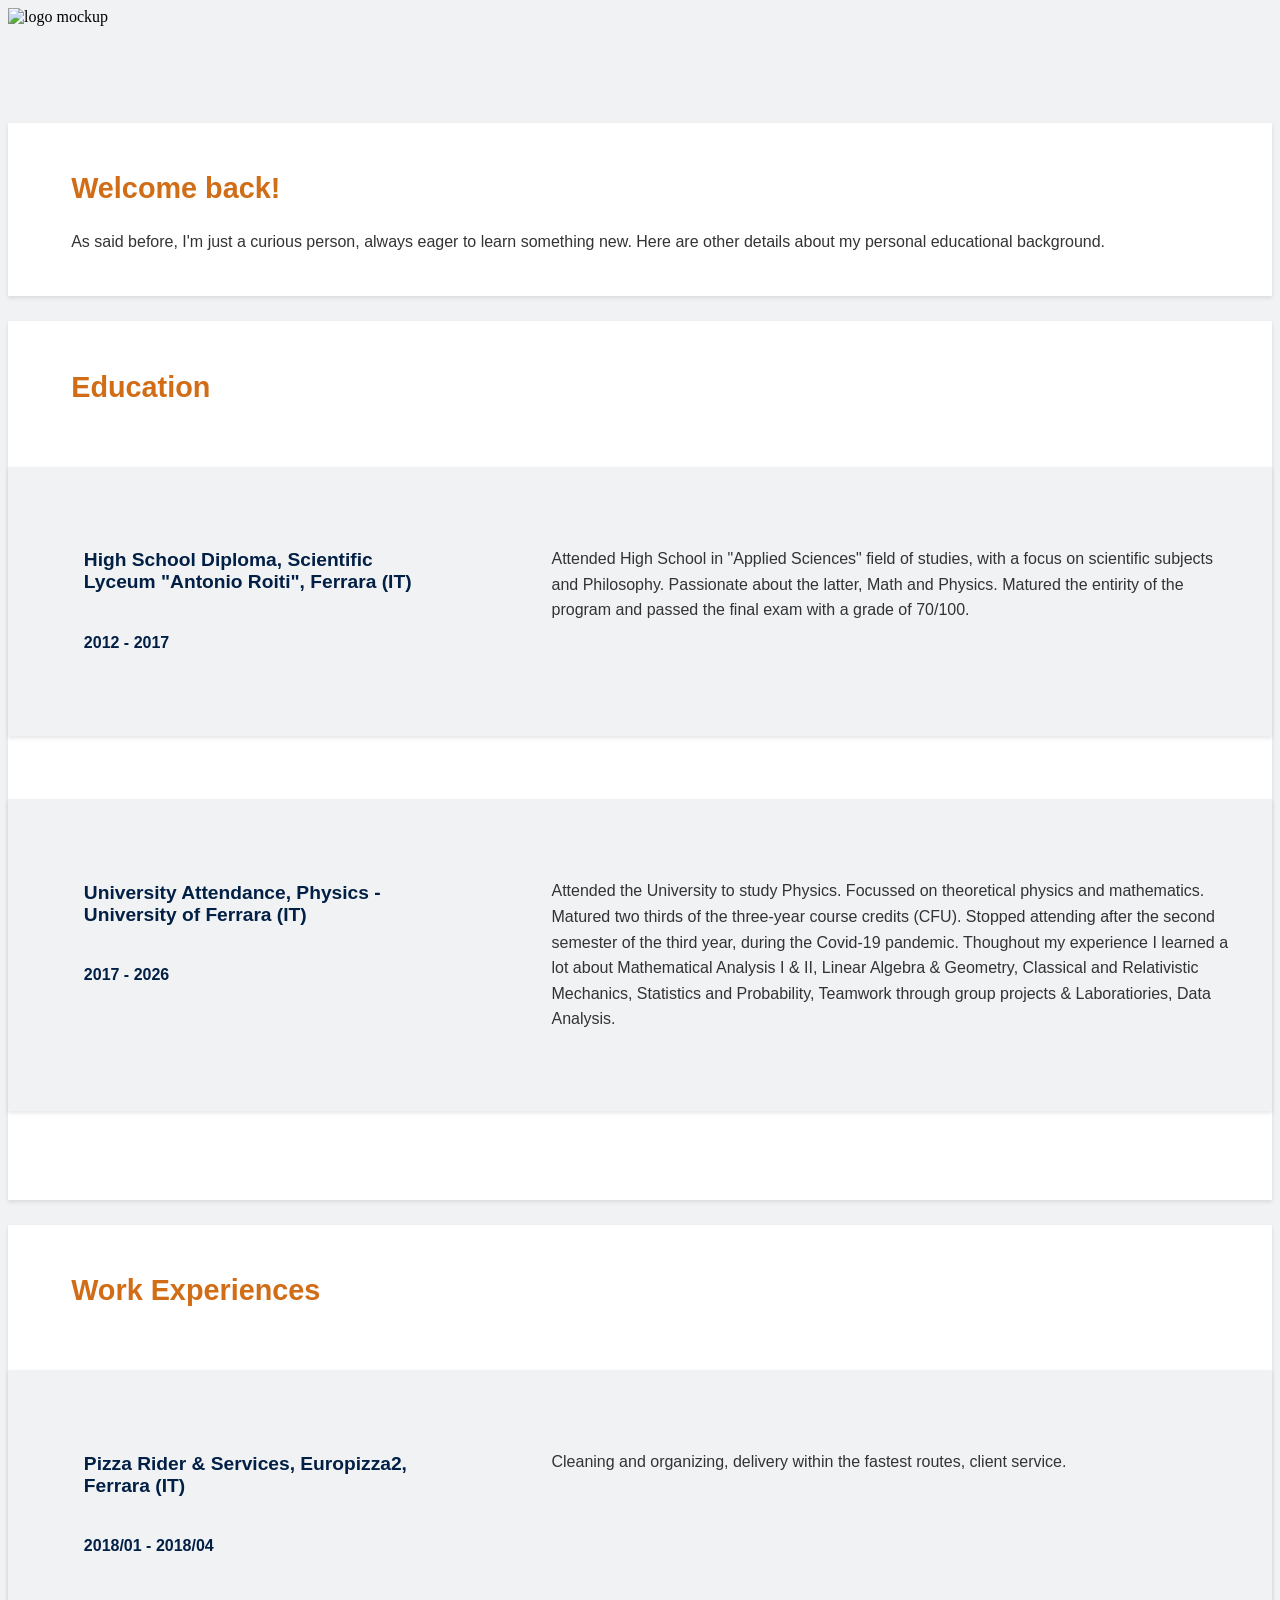
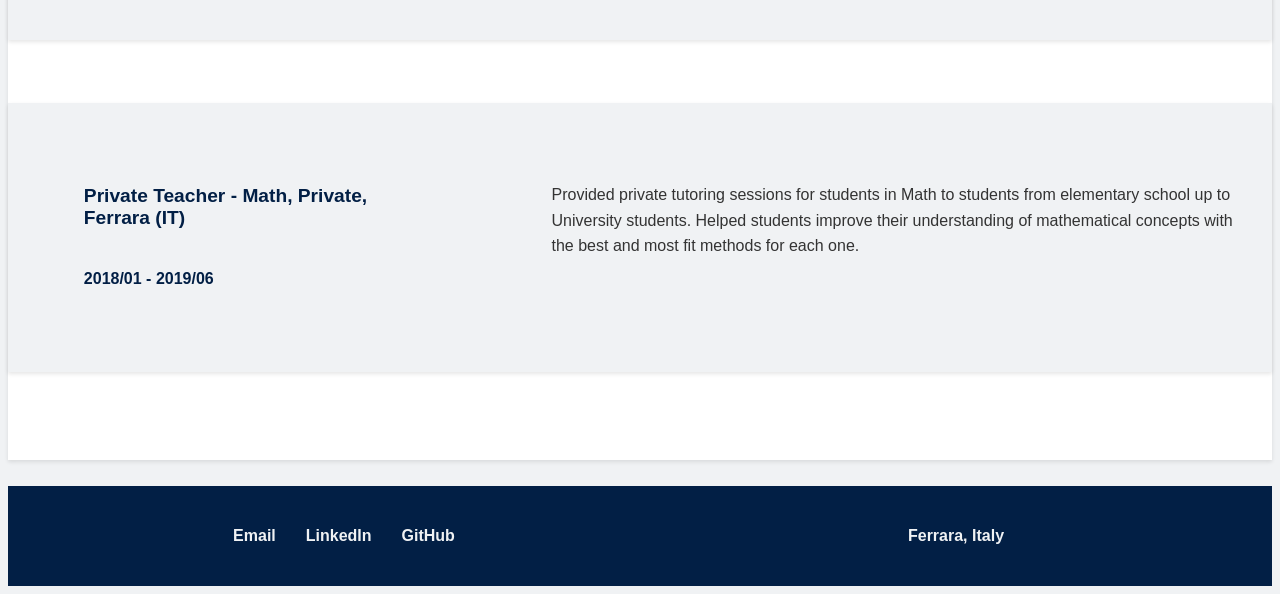
==== docs/about.html @ a234639b "try again" ====
<!DOCTYPE html>
<html lang="en">
<head>
    <meta charset="UTF-8">
    <meta name="viewport" content="width=device-width, initial-scale=1.0">

    <!-- Favicon and title of the page -->
    <title>Francesco Volpe Portfolio</title>
    <link rel="icon" type="image/x-icon" href="../images/favicon_logo/favicon.ico">
    <link rel="icon" href="../images/favicon_logo/favicon-32x32.png" sizes="32x32">
    <link rel="icon" href="../images/favicon_logo/favicon-48x48.png" sizes="48x48">
    <link rel="icon" href="../images/favicon_logo/favicon-192x192.png" sizes="192x192">
    <link rel="icon" href="../images/favicon_logo/favicon-512x512.png" sizes="512x512">
    <link rel="apple-touch-icon-precomposed" href="../images/favicon_logo/apple-touch-icon.png">

    <!-- Link to the CSS file -->
    <link rel="stylesheet" href="../css/style.css">
</head>

<body>
    <header>
        <!-- Logo Mockup at the top, navbar on the top right and my name -->
        <div class="header">
            <!-- Header backroung picture, a personal mockup -->
            <img src="../images/logo_mockup.png" alt="logo mockup">
            <!-- Navbar with cross references -->
            <nav>
                <ul>
                    <li><a href="index.html">Home</a></li>
                    <li><a href="about.html">About</a></li>
                    <li><a href="projects.html">Projects</a></li>
                    <li><a href="contact.html">Contact</a></li>
                </ul>
            </nav>
            <div class="header-text">
                <h1>Francesco Volpe</h1>
                <h3>More about me</h3>
            </div>
        </div>
    </header>   

    <main>
        <div class="info-welcome">
            <h2>Welcome back!</h2>
            <p>As said before, I'm just a curious person, always eager to learn something new. Here are other details about my personal educational background.</p>
        </div>

        <!-- Education Section -->
        <div class="edu">
            <h2>Education</h2>
            <div class="title" id="high-school">
                <div class="school">
                    <h3>High School Diploma, Scientific Lyceum "Antonio Roiti", Ferrara (IT)</h3>
                    <h4>2012 - 2017</h4>
                </div>
                <p>Attended High School in "Applied Sciences" field of studies, with a focus on scientific subjects and Philosophy. Passionate about the latter, Math and Physics. Matured the entirity of the program and passed the final exam with a grade of 70/100.</p>
            </div>

            <div class="title" id="university">
                <div class="school">
                    <h3>University Attendance, Physics - University of Ferrara (IT)</h3>
                    <h4>2017 - 2026</h4>
                </div>
                <p>Attended the University to study Physics. Focussed on theoretical physics and mathematics. Matured two thirds of the three-year course credits (CFU). Stopped attending after the second semester of the third year, during the Covid-19 pandemic. Thoughout my experience I learned a lot about Mathematical Analysis I & II, Linear Algebra & Geometry, Classical and Relativistic Mechanics, Statistics and Probability, Teamwork through group projects & Laboratiories, Data Analysis.</p>
            </div>
        </div>

        <!-- Work Experiences Section -->
        <div class="work">
            <h2>Work Experiences</h2>
            <div class="job">
                <div class="company" id="pizza-rider">
                    <h3>Pizza Rider & Services, Europizza2, Ferrara (IT)</h3>
                    <h4>2018/01 - 2018/04</h4>
                </div>
                <p>Cleaning and organizing, delivery within the fastest routes, client service.</p>
            </div>
            <div class="job">
                <div class="company" id="teacher">
                    <h3>Private Teacher - Math, Private, Ferrara (IT)</h3>
                    <h4>2018/01 - 2019/06</h4>
                </div>
                <p>Provided private tutoring sessions for students in Math to students from elementary school up to University students. Helped students improve their understanding of mathematical concepts with the best and most fit methods for each one.</p>
            </div>
        </div>
    </main>

    <footer>
        <nav>
            <ul>
                <li>
                    <a href="mailto:francesco.volpe@example.com">Email</a>
                </li>
                <li>
                    <a href="https://www.linkedin.com/in/francesco-volpe-a74a031b6/" target="_blank">LinkedIn</a>
                </li>
                <li>
                    <a href="https://github.com/TheFox43" target="_blank">GitHub</a>
                </li>
            </ul>
        </nav>
        <p>Ferrara, Italy</p>
    </footer>

</body>
</html>
---- css/style.css ----
/*
** Gloabl Page Style
*/

body{
    background-color: #f0f2f4;
}

/*
** Style for the footer
*/

footer{
    background-color: #021f45;
    padding: 2% 0%;
    display: grid;
    grid-template-columns: 1fr 1fr;
    font-family: 'Montserrat', sans-serif;
}

footer nav{
    grid-column: 1 / 1;
    justify-self: center;
}

footer nav ul{
    display: flex;
    gap: 30px;
    list-style: none;
}

footer nav a{
    color: #f0f2f4;
    text-decoration: none;
    font-weight: bold;
}

footer p{
    color: #f0f2f4;
    padding-inline: 30px;
    font-weight: bold;
    grid-column: 2 / 2;
    justify-self: center;
}

@media (max-width: 768px) {
    footer nav ul{
        gap: 20px;
    }

    footer nav a{
        justify-self: start;
    }

    footer p{
        justify-self: end;
    }
}

/*
**
** Style for the index.html page
**
*/

/*
** Style for the header image and nav bar
*/

.header{
    /* Position of the header box in the page */
    display: grid;
    width: 100%;
}

.header img{
    grid-area: 1 / 1;
    width: 100%;
    height: auto;
    display: block; /* Idk what it is but it helps */
}

.header nav{
    /* Position of the nav bar inside the header box */
    grid-area: 1 / 1;
    justify-self: end;
    align-self: start;
    margin: 20px;

    /* Style of the entire nav text */
    font-family: 'Montserrat', sans-serif;
    font-size: 1em;
}

.header nav ul{
    display: flex;
    gap: 20px;
    list-style: none;
}

.header nav a{
    color: #f0f2f4;
    text-decoration: none;
    font-weight: bold;
}

/*
** Style for the header text
*/

.header-text{
    /* Position of the header text inside the header box */
    grid-area: 1 / 1;
    display: flex;
    flex-direction: column;
    justify-self: center;
    align-self: center;
    transform: translateX(+50%); /* Move the text to the right to be starting at the middle of the image */

    /* Style of the header text */
    font-family: 'Montserrat', sans-serif;
}

.header-text h1{
    /* Style of the h1 name text */
    color: #f0f2f4;
    font-size: 2.8em;
    margin: 0;
}

.header-text h3{
    /* Style of the h3 welcome text */
    color: #f0f2f4;
    font-size: 1.2em;
    margin: 5px 0 0 0;
}

/*
** Responsive design for the personal info section: smartphones
*/

@media (max-width: 768px) {
    .header nav{
        font-size: 0.8em;
    }

    .header-text{
        grid-template-columns: 1fr 1fr;
        transform: translate(+50%, +25%);
    }

    .header-text h1{
        font-size: 1.2em;
    }

    .header-text h3{
        display: none;
    }
}

/*
** Main body style
*/

/*
** Style for the personal info section
*/

.info{
    /* Position and structure of the info box in the page */
    display: grid;
    grid-template-columns: 2fr 3fr;
    width: 100%;

    /* Structure of the elements inside the info box */
    gap: 5%;
    align-items: center;
    justify-items: center;

    /* Style of the info box in the page */
    margin: 2.5% 0%;
    padding: 2.5% 0%;
    background-color: #fff;
    box-shadow: 0 2px 4px rgba(0,0,0,0.1);
}

.info img{
    width: 90%;
    height: auto;
    align-self: center;
    justify-self: center;
}

.info-text{
    /* Position of the header text inside the header box */
    display: flex;
    width: 90%;
    flex-direction: column;
    align-self: center;
    justify-self: center;

    /* Style of the header text */
    font-family: 'Montserrat', sans-serif;
}

.info-text h2{
    font-size: 1.8em;
    color: #d16d16;
}

.info-text p{
    font-size: 1em;
    line-height: 1.6;
    color: #333;
}

.info-text p a{
    color: #d16d16;
    text-decoration: none;
    font-weight: bold;
}

/*
** Responsive design for the personal info section: smartphones
*/

@media (max-width: 768px) {
    .info {
        grid-template-columns: 1fr;
        gap: 20px;
    }

    .info img {
        width: 80%;
        height: auto;
        grid-row: auto;
    }

    .info-text h2{
        font-size: 1.5em;
    }
}

/*
**
** Style for the about.html page
**
*/

.info-welcome{
    /* Position and structure of the info box in the page */
    width: 100%;
    align-items: center;

    /* Style of the info box in the page */
    margin: 2% 0%;
    padding: 2% 0%;
    background-color: #fff;
    box-shadow: 0 2px 4px rgba(0,0,0,0.1);

    /* Style of the header text */
    font-family: 'Montserrat', sans-serif;
}

.info-welcome h2{
    padding-inline: 5%;
    font-size: 1.8em;
    color: #d16d16;
}

.info-welcome p{
    padding-inline: 5%;
    font-size: 1em;
    line-height: 1.6;
    color: #333;
}

/*
** Responsive design for the personal info welcome section: smartphones
*/

@media (max-width: 768px) {
    .info-welcome h2{
        text-align: center;
        font-size: 1.5em;
    }

    .info-welcome p{
        text-align: center;
        font-size: 1em;
    }
}

/*
** Style for the education section
*/

.edu{
    /* Position and structure of the info box in the page */
    width: 100%;

    /* Style of the info box in the page */
    margin: 2% 0%;
    padding: 2% 0%;
    background-color: #fff;
    box-shadow: 0px 2px 4px rgba(0,0,0,0.1);

    /* Style of the header text */
    font-family: 'Montserrat', sans-serif;
}

.edu h2{
    padding-inline: 5%;
    font-size: 1.8em;
    color: #d16d16;
}

.title{
    display: grid;
    width: 100%;
    grid-template-columns: 2fr 3fr;

    /* Style of the info box in the page */
    margin: 5% 0%;
    padding: 5% 0%;
    background-color: #f0f2f4;
    box-shadow: 0px 2px 4px rgba(0,0,0,0.1);

    /* Style of the header text */
    font-family: 'Montserrat', sans-serif;
}

.title p{
    grid-column: 2 / 2;
    padding-inline: 5%;
    font-size: 1em;
    line-height: 1.6;
    color: #333;
}

.school{
    grid-column: 1 / 1;
    display: flex;
    flex-direction: column;
}

.school h3{
    padding-inline: 15%;
    font-size: 1.2em;
    color: #021f45;
}

.school h4{
    padding-inline: 15%;
    font-size: 1em;
    color: #021f45;
}

/*
** Responsive design for the personal info education section: smartphones
*/

@media (max-width: 768px) {
    .edu h2{
        text-align: center;
        font-size: 1.5em;
    }

    .title{
        grid-template-columns: 1fr;
        align-items: center;
    }

    .title p{
        grid-column: 1 / 1;;
        text-align: center;
    }

    .school h3{
        margin: 0 0;
        text-align: center;
    }

    .school h4{
        margin: 0 0;
        text-align: center;
    }
}

/*
** Style for the work section
*/

.work{
    /* Position and structure of the info box in the page */
    width: 100%;

    /* Style of the info box in the page */
    margin: 2% 0%;
    padding: 2% 0%;
    background-color: #fff;
    box-shadow: 0px 2px 4px rgba(0,0,0,0.1);

    /* Style of the header text */
    font-family: 'Montserrat', sans-serif;
}

.work h2{
    padding-inline: 5%;
    font-size: 1.8em;
    color: #d16d16;
}

.job{
    /* Position and structure of the info box in the page */
    display: grid;
    width: 100%;
    grid-template-columns: 2fr 3fr;

    /* Style of the info box in the page */
    margin: 5% 0%;
    padding: 5% 0%;
    background-color: #f0f2f4;
    box-shadow: 0px 2px 4px rgba(0,0,0,0.1);

    /* Style of the header text */
    font-family: 'Montserrat', sans-serif;
}

.job p{
    grid-column: 2 / 2;
    padding-inline: 5%;
    font-size: 1em;
    line-height: 1.6;
    color: #333;
}

.company{
    grid-column: 1 / 1;
    display: flex;
    flex-direction: column;
}

.company h3{
    padding-inline: 15%;
    font-size: 1.2em;
    color: #021f45;
}

.company h4{
    padding-inline: 15%;
    font-size: 1em;
    color: #021f45;
}

/*
** Responsive design for the personal info work section: smartphones
*/

@media (max-width: 768px) {
    .work h2{
        text-align: center;
        font-size: 1.5em;
    }

    .job{
        grid-template-columns: 1fr;
        align-items: center;
    }

    .job p{
        grid-column: 1 / 1;
        text-align: center;
    }

    .company h3{
        margin: 0 0;
        text-align: center;
    }

    .company h4{
        margin: 0 0;
        text-align: center;
    }
}

/*
**
** Style for the contact.html page
**
*/

/*
** Style for the contact form section
*/

.contact{
    /* Position and structure of the form box in the page */
    width: 100%;
    display: grid;
    grid-template-columns: 2fr 3fr;
    gap: 5%;

    /* Style of the form box in the page */
    margin: 2% 0%;
    padding: 2% 0%;
    background-color: #fff;
    box-shadow: 0px 2px 4px rgba(0,0,0,0.1);

    /* Style of the form text */
    font-family: 'Montserrat', sans-serif;
}

.contact h2{
    grid-column: 1;
    padding-inline: 10%;
    font-size: 1.8em;
    color: #d16d16;
}

.contact form{
    grid-column: 1;
    width: 100%;

    display: flex;
    flex-direction: column;
    gap: 5%;
    padding-inline: 10%;
    justify-items: start;
    align-items: center;
}

.contact form label{
    display: flex;
    flex-direction: column;
    align-self: flex-start;
    color: #021f45;
    font-size: 1em;
}

.contact form input{
    width: 100%;
    margin: 2% 0%;
    padding: 5% 5%;
    font-family: 'Montserrat', sans-serif;
    border: 2px solid #021f45;
    border-radius: 8px;
}

.contact form textarea{
    width: 100%;
    max-width: none;
    margin: 2% 0%;
    padding: 5% 5%;
    font-family: 'Montserrat', sans-serif;
    border: 2px solid #021f45;
    border-radius: 8px;
}

.contact form button{
    align-self: flex-start;
    margin: 2% 0%;
    padding: 10px 20px;
    background-color: #d16d16;
    color: #f0f2f4;
    border: 2px solid #021f45;
    border-radius: 8px;
    font-weight: bold;
    cursor: pointer;
    font-family: 'Montserrat', sans-serif;
}

.maps{
    grid-column: 2;
    width: 100%;
    display: flex;
    justify-self: center;
    align-self: center;
}

.maps iframe{
    width: 90%;
    height: 90%;
    min-height: 400px;
    border-radius: 8px;
}

/*
** Responsive design for the contact form section: smartphones
*/

@media (max-width: 768px) {
    .contact{
        grid-template-columns: 1fr;
        align-items: center;
    }

    .contact h2{
        grid-column: 1;
        text-align: center;
        font-size: 1.5em;
    }

    .contact form{
        grid-column: 1;
        align-items: center;
        justify-self: center;
    }

    .contact form label{
        align-items: center;
        justify-self: center;
    }

    .contact form button{
        align-self: center;
    }

    .maps{
        grid-column: 1;
        align-self: center;
        justify-self: center;
        min-height: 250px;
    }
}
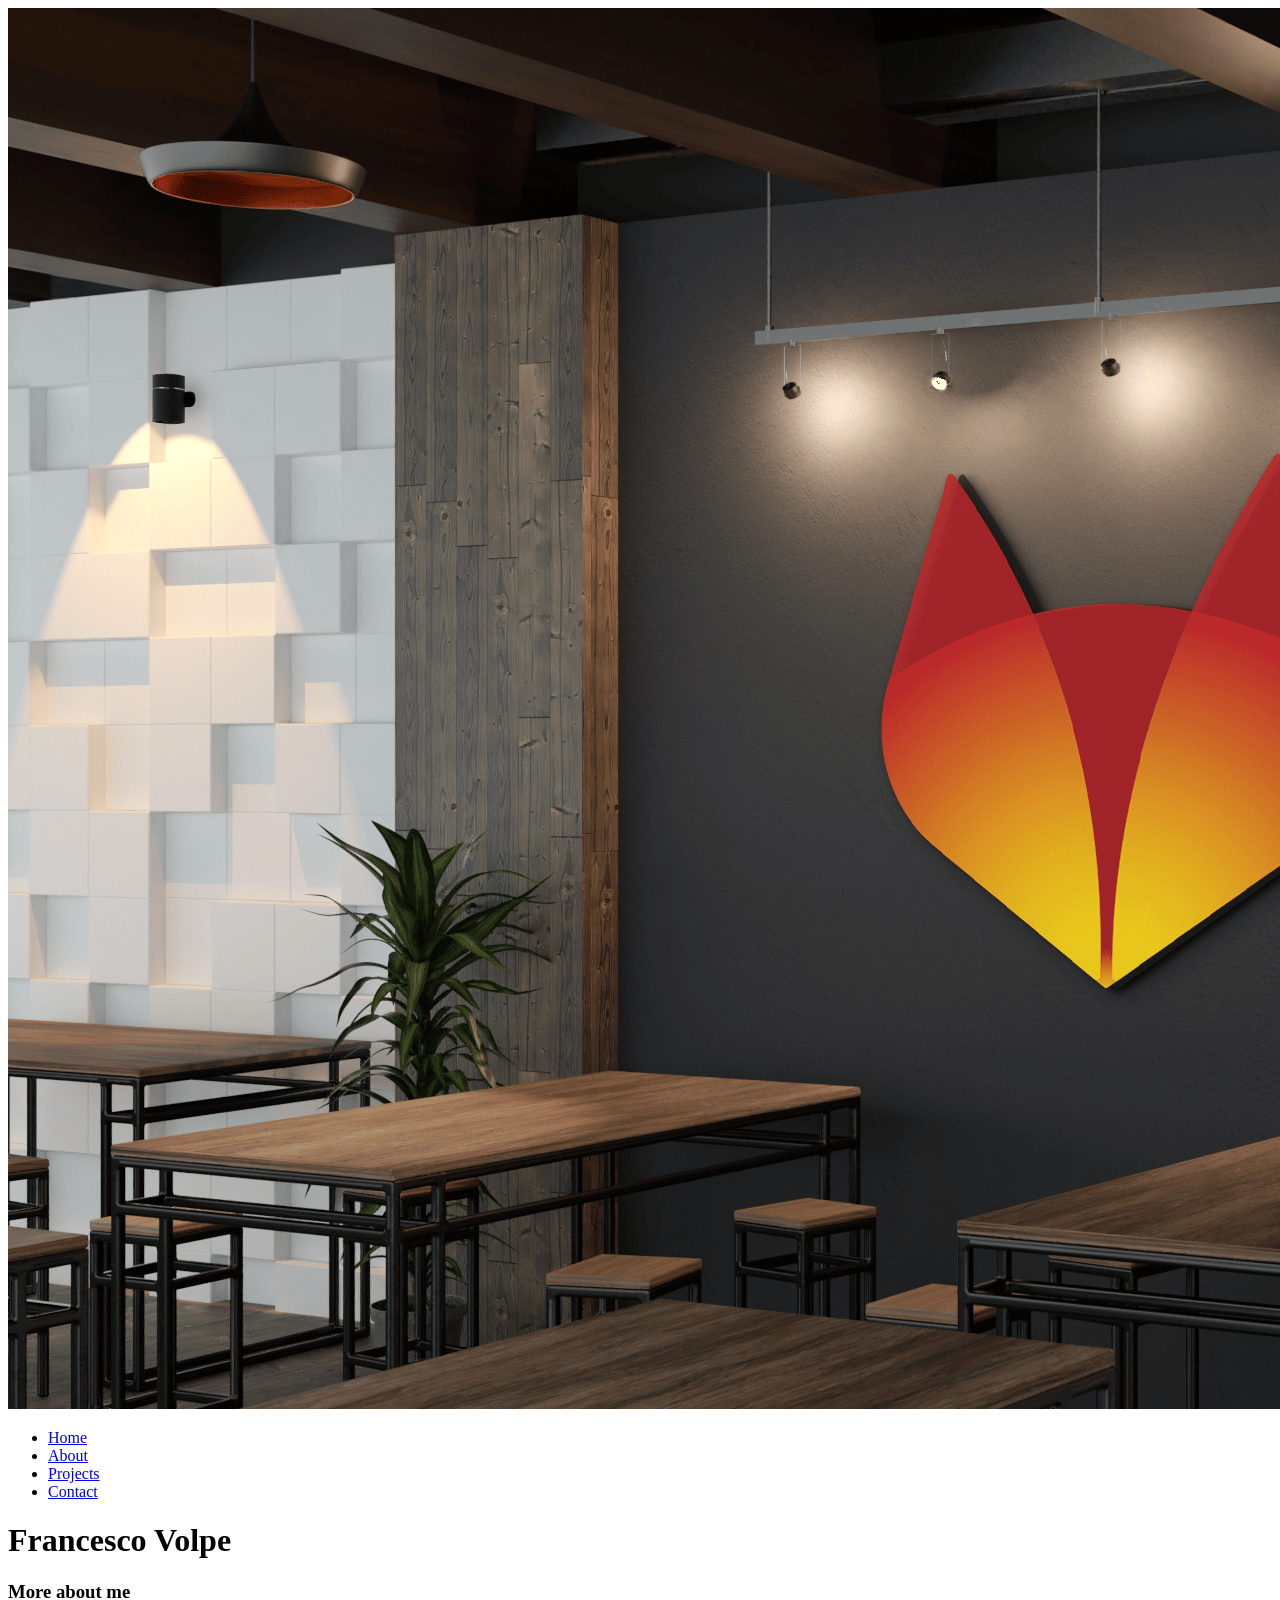
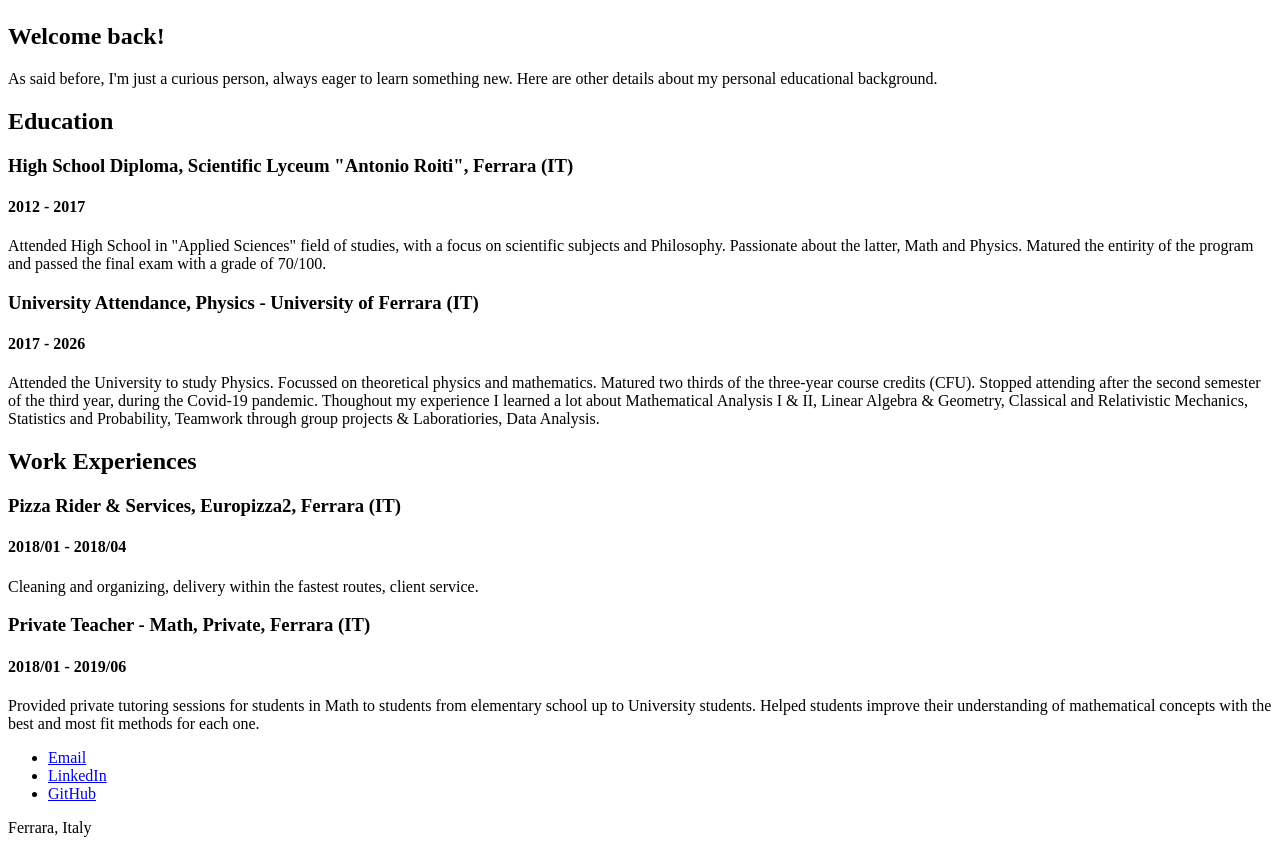
==== commit 57b2f0ff: "changed relative paths" ====
--- a/docs/about.html
+++ b/docs/about.html
@@ -6,15 +6,15 @@
 
     <!-- Favicon and title of the page -->
     <title>Francesco Volpe Portfolio</title>
-    <link rel="icon" type="image/x-icon" href="../images/favicon_logo/favicon.ico">
-    <link rel="icon" href="../images/favicon_logo/favicon-32x32.png" sizes="32x32">
-    <link rel="icon" href="../images/favicon_logo/favicon-48x48.png" sizes="48x48">
-    <link rel="icon" href="../images/favicon_logo/favicon-192x192.png" sizes="192x192">
-    <link rel="icon" href="../images/favicon_logo/favicon-512x512.png" sizes="512x512">
+    <link rel="icon" type="image/x-icon" href="images/favicon_logo/favicon.ico">
+    <link rel="icon" href="images/favicon_logo/favicon-32x32.png" sizes="32x32">
+    <link rel="icon" href="images/favicon_logo/favicon-48x48.png" sizes="48x48">
+    <link rel="icon" href="images/favicon_logo/favicon-192x192.png" sizes="192x192">
+    <link rel="icon" href="images/favicon_logo/favicon-512x512.png" sizes="512x512">
     <link rel="apple-touch-icon-precomposed" href="../images/favicon_logo/apple-touch-icon.png">
 
     <!-- Link to the CSS file -->
-    <link rel="stylesheet" href="../css/style.css">
+    <link rel="stylesheet" href="css/style.css">
 </head>
 
 <body>
@@ -22,7 +22,7 @@
         <!-- Logo Mockup at the top, navbar on the top right and my name -->
         <div class="header">
             <!-- Header backroung picture, a personal mockup -->
-            <img src="../images/logo_mockup.png" alt="logo mockup">
+            <img src="images/logo_mockup.png" alt="logo mockup">
             <!-- Navbar with cross references -->
             <nav>
                 <ul>
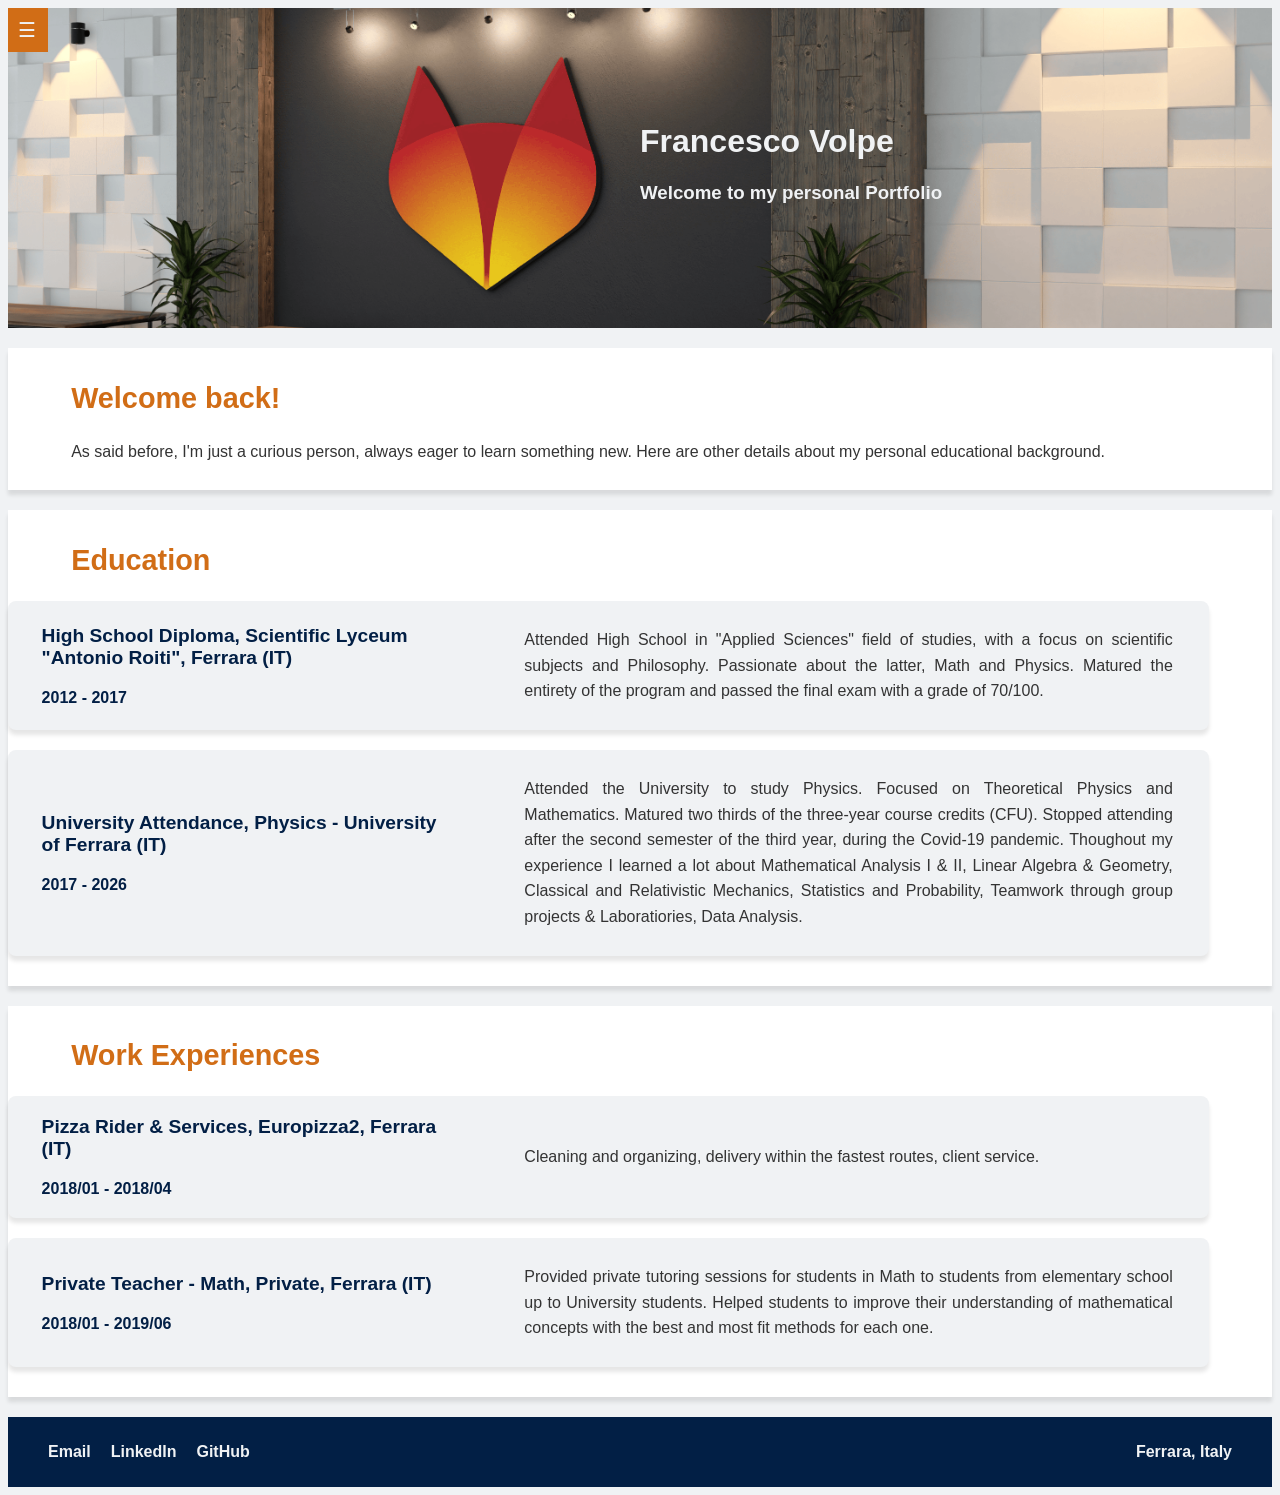
==== commit a41520e7: "fixed nav window and titles" ====
--- a/docs/about.html
+++ b/docs/about.html
@@ -11,7 +11,7 @@
     <link rel="icon" href="images/favicon_logo/favicon-48x48.png" sizes="48x48">
     <link rel="icon" href="images/favicon_logo/favicon-192x192.png" sizes="192x192">
     <link rel="icon" href="images/favicon_logo/favicon-512x512.png" sizes="512x512">
-    <link rel="apple-touch-icon-precomposed" href="../images/favicon_logo/apple-touch-icon.png">
+    <link rel="apple-touch-icon-precomposed" href="images/favicon_logo/apple-touch-icon.png">
 
     <!-- Link to the CSS file -->
     <link rel="stylesheet" href="css/style.css">
@@ -20,24 +20,24 @@
 <body>
     <header>
         <!-- Logo Mockup at the top, navbar on the top right and my name -->
-        <div class="header">
-            <!-- Header backroung picture, a personal mockup -->
-            <img src="images/logo_mockup.png" alt="logo mockup">
-            <!-- Navbar with cross references -->
-            <nav>
-                <ul>
-                    <li><a href="index.html">Home</a></li>
-                    <li><a href="about.html">About</a></li>
-                    <li><a href="projects.html">Projects</a></li>
-                    <li><a href="contact.html">Contact</a></li>
-                </ul>
-            </nav>
-            <div class="header-text">
-                <h1>Francesco Volpe</h1>
-                <h3>More about me</h3>
-            </div>
-        </div>
-    </header>   
+        <!-- Header backroung picture, a personal mockup -->
+        <img src="images/logo_mockup.png" alt="logo mockup">
+        <!-- Navbar with cross references -->
+        <nav class="menu">
+            <ul>
+                <li class="dropdown">
+                    <a href="#" id="menu-toggle">☰</a>
+                    <ul class="dropdown-content">
+                        <li><a href="index.html" alt="home">Home</a></li>
+                        <li><a href="about.html" alt="more about me">About</a></li>
+                        <li><a href="contact.html" alt="contact information">Contact</a></li>
+                    </ul>
+                </li>
+            </ul>
+        </nav>
+        <h1>Francesco Volpe</h1>
+        <h3>Welcome to my personal Portfolio</h3>
+    </header>
 
     <main>
         <div class="info-welcome">
@@ -53,7 +53,7 @@
                     <h3>High School Diploma, Scientific Lyceum "Antonio Roiti", Ferrara (IT)</h3>
                     <h4>2012 - 2017</h4>
                 </div>
-                <p>Attended High School in "Applied Sciences" field of studies, with a focus on scientific subjects and Philosophy. Passionate about the latter, Math and Physics. Matured the entirity of the program and passed the final exam with a grade of 70/100.</p>
+                <p>Attended High School in "Applied Sciences" field of studies, with a focus on scientific subjects and Philosophy. Passionate about the latter, Math and Physics. Matured the entirety of the program and passed the final exam with a grade of 70/100.</p>
             </div>
 
             <div class="title" id="university">
@@ -61,7 +61,7 @@
                     <h3>University Attendance, Physics - University of Ferrara (IT)</h3>
                     <h4>2017 - 2026</h4>
                 </div>
-                <p>Attended the University to study Physics. Focussed on theoretical physics and mathematics. Matured two thirds of the three-year course credits (CFU). Stopped attending after the second semester of the third year, during the Covid-19 pandemic. Thoughout my experience I learned a lot about Mathematical Analysis I & II, Linear Algebra & Geometry, Classical and Relativistic Mechanics, Statistics and Probability, Teamwork through group projects & Laboratiories, Data Analysis.</p>
+                <p>Attended the University to study Physics. Focused on Theoretical Physics and Mathematics. Matured two thirds of the three-year course credits (CFU). Stopped attending after the second semester of the third year, during the Covid-19 pandemic. Thoughout my experience I learned a lot about Mathematical Analysis I & II, Linear Algebra & Geometry, Classical and Relativistic Mechanics, Statistics and Probability, Teamwork through group projects & Laboratiories, Data Analysis.</p>
             </div>
         </div>
 
@@ -80,7 +80,7 @@
                     <h3>Private Teacher - Math, Private, Ferrara (IT)</h3>
                     <h4>2018/01 - 2019/06</h4>
                 </div>
-                <p>Provided private tutoring sessions for students in Math to students from elementary school up to University students. Helped students improve their understanding of mathematical concepts with the best and most fit methods for each one.</p>
+                <p>Provided private tutoring sessions for students in Math to students from elementary school up to University students. Helped students to improve their understanding of mathematical concepts with the best and most fit methods for each one.</p>
             </div>
         </div>
     </main>
@@ -101,6 +101,7 @@
         </nav>
         <p>Ferrara, Italy</p>
     </footer>
-
+    
+    <script src="js/main.js"></script>
 </body>
 </html>
--- a/docs/css/style.css
+++ b/docs/css/style.css
@@ -0,0 +1,782 @@
+/*
+** Gloabl Page Style
+*/
+
+body{
+    background-color: #f0f2f4;
+}
+
+/*
+** Style for the header image and nav bar
+*/
+
+header{
+    /* Position of the header box in the page */
+    width: 100%;
+    height: 320px;
+    position: relative;
+    font-family: 'Montserrat', sans-serif;
+}
+
+header img{
+    position: absolute;
+    top: 0;
+    left: 0;
+    width: 100%;
+    height: 100%;
+    object-fit: cover;
+    z-index: -1; /* Don't know, don't ask */
+}
+
+.menu ul{
+    list-style: none;
+    padding: 0;
+    margin: 0;
+    color: #f0f2f4;
+    font-family: 'Montserrat', sans-serif;
+}
+
+.menu a{
+    text-decoration: none;
+    display: block;
+    padding: 10px;
+    background: #d16d16;
+    color: white;
+}
+
+#menu-toggle{
+    display: block;
+    width: 20px;
+    background: #d16d16;
+    color: #f0f2f4;
+    padding: 10px 10px;
+    font-size: 20px;
+    text-decoration: none;
+}
+
+.dropdown-content{
+    display: none;
+    position: absolute;
+    min-width: 150px;
+}
+
+.dropdown:hover .dropdown-content{
+    display: block;
+}
+
+.dropdown-content a {
+    background: #021f45;
+}
+
+header h1,
+header h3{
+    color: #f0f2f4;
+    justify-self: center;
+    transform: translate(+50%,50px);
+}
+
+/*
+** Responsive design for the personal info section: smartphones
+*/
+
+@media (max-width: 768px){
+    header{
+        height: 200px;
+    }
+
+    header img{
+        height: 200px;
+    }
+
+    header h1,
+    header h3{
+        transform: none;
+    }
+
+    header h1{
+        font-size: 1.8em;
+    }
+
+    header h3{
+        font-size: 1.2em;
+    }
+}
+
+/*
+** Style for the footer
+*/
+
+footer{
+    /* Position of the items inside */
+    display: flex;
+    justify-content: space-between;
+    align-items: center;
+    gap: 40px;
+
+    /* Dimensions of the footer */
+    width: 100%;
+    padding: 10px 0px;
+
+    /* Style of the footer box */
+    background-color: #021f45;
+    font-family: 'Montserrat', sans-serif;
+}
+
+footer nav ul{
+    display: flex;
+    gap: 20px;
+    list-style: none;
+}
+
+footer nav ul a,
+footer p,
+footer p a{
+    color: #f0f2f4;
+    text-decoration: none;
+    font-weight: bold;
+}
+
+footer p{
+    padding-right: 40px;
+}
+
+/*
+** Responsive design for the footer
+*/
+
+@media (max-width: 768px){
+    footer p{
+        padding-right: 25px;
+    }
+}
+
+/*
+**
+** Style for the index.html page
+**
+*/
+
+/*
+** Main body style
+*/
+
+/*
+** Style for the personal info section
+*/
+
+.info{
+    /* Position and structure of the info box in the page */
+    display: grid;
+    grid-template-columns: 2fr 3fr;
+    width: 100%;
+
+    /* Structure of the elements inside the info box */
+    gap: 30px;
+    align-items: center;
+    justify-items: center;
+
+    /* Style of the info box in the page */
+    margin: 20px 0;
+    padding: 10px 0;
+    background-color: #fff;
+    box-shadow: 0 5px 4px rgba(0,0,0,0.1);
+}
+
+.info img{
+    width: 90%;
+    max-width: 320px;
+    height: auto;
+    align-self: center;
+    justify-self: center;
+}
+
+.info-text{
+    /* Position of the header text inside the header box */
+    display: flex;
+    width: 90%;
+    flex-direction: column;
+    align-self: center;
+    justify-self: start;
+
+    /* Style of the header text */
+    font-family: 'Montserrat', sans-serif;
+}
+
+.info-text h2{
+    font-size: 1.8em;
+    color: #d16d16;
+}
+
+.info-text p{
+    text-align: justify;
+    font-size: 1em;
+    line-height: 1.6;
+    color: #333;
+}
+
+.info-text p a{
+    color: #d16d16;
+    text-decoration: none;
+    font-weight: bold;
+}
+
+/*
+** Responsive design for the personal info section: smartphones
+*/
+
+@media (max-width: 768px) {
+    .info{
+        grid-template-columns: 1fr;
+        gap: 20px;
+    }
+
+    .info img{
+        width: 80%;
+        height: auto;
+        max-width: 250px;
+        grid-row: auto;
+    }
+
+    .info-text{
+        align-items: center;
+        justify-self: center;
+    }
+
+    .info-text h2{
+        font-size: 1.5em;
+        text-align: center;
+    }
+
+    .info-text p{
+        padding-inline: 5%;
+    }
+}
+
+/*
+** Style structured in cards for the skills section
+*/
+
+.skills{
+    /* Style inside of the skills box */
+    display: grid;
+    grid-template-columns: 2fr 3fr;
+    gap: 30px;
+    align-items: center;
+    justify-items: center;
+
+    /* Style of the skills box in the page */
+    width: 100%;
+    margin: 20px 0;
+    padding: 10px 0;
+    background-color: #fff;
+    box-shadow: 0px 5px 4px rgba(0,0,0,0.1);
+
+    /* Style of the header text */
+    font-family: 'Montserrat', sans-serif;
+}
+
+.skills-intro{
+    width: 90%;
+    display: flex;
+    flex-direction: column;
+    align-items: end;
+}
+
+.skills-intro h2{
+    font-size: 1.8em;
+    color: #d16d16;
+}
+
+.skills-intro p{
+    text-align: justify;
+    padding-left: 5%;
+    line-height: 1.6;
+}
+
+.skill-cards{
+    width: 90%;
+    margin: 20px 0;
+    padding: 10px 0;
+
+    /* Style of the cards inside the box */
+    display: flex;
+    flex-wrap: wrap;
+    gap: 20px;
+    justify-content: center;
+}
+
+.card{
+    width: 200px;
+    height: 200px;
+    padding: 0 0px;
+    perspective: 1000px;
+}
+
+.card-inner{
+    width: 100%;
+    height: 100%;
+    position: relative;
+    transition: transform 0.5s;
+    transform-style: preserve-3d;
+}
+
+/* Rotation on mouse hovering */
+.card:hover .card-inner{
+    transform: rotateY(180deg);
+}
+
+.card-front, .card-back{
+    position: absolute;
+    width: 100%;
+    height: 100%;
+    backface-visibility: hidden;
+    display: flex;
+    justify-content: center;
+    align-items: center;
+    font-size: 1.2em;
+}
+
+.card-front img{
+    height: 50px;
+}
+
+.card-front p, .card-back p{
+    padding-inline: 5%;
+}
+
+.card-front{
+    border-radius: 8px;
+    display: flex;
+    flex-direction: column;
+    text-align: center;
+    background: #d16d16;
+    color: #021f45;
+}
+
+.card-back{
+    border-radius: 8px;
+    text-align: center;
+    background: #021f45;
+    color: #f0f2f4;
+    transform: rotateY(180deg);
+}
+
+/*
+** Responsive design for the section: smartphones
+*/
+
+@media (max-width: 768px) {
+    .skills{
+        grid-template-columns: 1fr;
+        gap: 20px;
+    }
+
+    .skills-intro{
+        align-items: center;
+    }
+
+    .skills-intro h2{
+        font-size: 1.5em;
+    }
+
+    .skills-intro p{
+        padding-left: 0;
+        padding-inline: 5%;
+        font-size: 1em;
+    }
+}
+
+/*
+**
+** Style for the about.html page
+**
+*/
+
+.info-welcome{
+    /* Position and structure of the info box in the page */
+    width: 100%;
+    align-items: center;
+
+    /* Style of the info box in the page */
+    margin: 20px 0;
+    padding: 10px 0;
+    background-color: #fff;
+    box-shadow: 0px 5px 4px rgba(0,0,0,0.1);
+
+    /* Style of the header text */
+    font-family: 'Montserrat', sans-serif;
+}
+
+.info-welcome h2{
+    padding-inline: 5%;
+    font-size: 1.8em;
+    color: #d16d16;
+}
+
+.info-welcome p{
+    padding-inline: 5%;
+    font-size: 1em;
+    line-height: 1.6;
+    color: #333;
+}
+
+/*
+** Responsive design for the personal info welcome section: smartphones
+*/
+
+@media (max-width: 768px) {
+    .info-welcome h2{
+        text-align: center;
+        font-size: 1.5em;
+    }
+
+    .info-welcome p{
+        text-align: center;
+        font-size: 1em;
+    }
+}
+
+/*
+** Style for the education section
+*/
+
+.edu{
+    /* Position and structure of the info box in the page */
+    width: 100%;
+
+    /* Style of the info box in the page */
+    margin: 20px 0;
+    padding: 10px 0;
+    background-color: #fff;
+    box-shadow: 0px 5px 4px rgba(0,0,0,0.1);
+
+    /* Style of the header text */
+    font-family: 'Montserrat', sans-serif;
+}
+
+.edu h2{
+    padding-inline: 5%;
+    font-size: 1.8em;
+    color: #d16d16;
+}
+
+.title{
+    /* Style of the box */
+    width: 95%;
+    border-radius: 8px;
+    justify-self: center;
+
+    /* Position of the items inside this box */
+    display: grid;
+    grid-template-columns: 2fr 3fr;
+
+    /* Style of the info box in the page */
+    margin: 20px 0;
+    padding: 10px 0;
+    background-color: #f0f2f4;
+    box-shadow: 0px 5px 4px rgba(0,0,0,0.1);
+
+    /* Style of the header text */
+    font-family: 'Montserrat', sans-serif;
+}
+
+.title p{
+    text-align: justify;
+    align-self: center;
+    padding-inline: 5%;
+    font-size: 1em;
+    line-height: 1.6;
+    color: #333;
+}
+
+.school{
+    display: flex;
+    flex-direction: column;
+    align-self: center;
+}
+
+.school h3{
+    margin: 0 0;
+    padding: 10px 7%;
+    font-size: 1.2em;
+    color: #021f45;
+}
+
+.school h4{
+    margin: 0 0;
+    padding: 10px 7%;
+    font-size: 1em;
+    color: #021f45;
+}
+
+/*
+** Responsive design for the personal info education section: smartphones
+*/
+
+@media (max-width: 768px) {
+    .edu h2{
+        text-align: center;
+        font-size: 1.5em;
+    }
+
+    .title{
+        grid-template-columns: 1fr;
+        align-items: center;
+        padding: 15px 0;
+    }
+
+    .title p{
+        text-align: center;
+    }
+
+    .school h3,
+    .school h4{
+        text-align: center;
+        margin: 0 0;
+    }
+}
+
+/*
+** Style for the work section
+*/
+
+.work{
+    /* Position and structure of the info box in the page */
+    width: 100%;
+
+    /* Style of the info box in the page */
+    margin: 20px 0;
+    padding: 10px 0;
+    background-color: #fff;
+    box-shadow: 0px 5px 4px rgba(0,0,0,0.1);
+
+    /* Style of the header text */
+    font-family: 'Montserrat', sans-serif;
+}
+
+.work h2{
+    font-size: 1.8em;
+    padding-inline: 5%;
+    color: #d16d16;
+}
+
+.job{
+    /* Style of the box */
+    width: 95%;
+    border-radius: 8px;
+    justify-self: center;
+
+    /* Position and structure of the info box in the page */
+    display: grid;
+    grid-template-columns: 2fr 3fr;
+
+    /* Style of the info box in the page */
+    margin: 20px 0;
+    padding: 10px 0;
+    background-color: #f0f2f4;
+    box-shadow: 0px 5px 4px rgba(0,0,0,0.1);
+
+    /* Style of the header text */
+    font-family: 'Montserrat', sans-serif;
+}
+
+.job p{
+    align-self: center;
+    text-align: justify;
+    padding-inline: 5%;
+    font-size: 1em;
+    line-height: 1.6;
+    color: #333;
+}
+
+.company{
+    display: flex;
+    flex-direction: column;
+    align-self: center;
+}
+
+.company h3{
+    margin: 0 0;
+    padding: 10px 7%;
+    font-size: 1.2em;
+    color: #021f45;
+}
+
+.company h4{
+    margin: 0 0;
+    padding: 10px 7%;
+    font-size: 1em;
+    color: #021f45;
+}
+
+/*
+** Responsive design for the personal info work section: smartphones
+*/
+
+@media (max-width: 768px) {
+    .work h2{
+        text-align: center;
+        font-size: 1.5em;
+    }
+
+    .job{
+        grid-template-columns: 1fr;
+        align-items: center;
+    }
+
+    .job p{
+        text-align: center;
+    }
+
+    .company h3,
+    .company h4{
+        margin: 0 0;
+        text-align: center;
+    }
+}
+
+/*
+**
+** Style for the contact.html page
+**
+*/
+
+/*
+** Style for the contact form section
+*/
+
+.contact{
+    /* Position and structure of the form box in the page */
+    width: 100%;
+    display: grid;
+    grid-template-columns: 2fr 3fr;
+
+    /* Style of the form box in the page */
+    margin: 2% 0%;
+    padding: 2% 0%;
+    background-color: #fff;
+    box-shadow: 0px 5px 4px rgba(0,0,0,0.1);
+
+    /* Style of the form text */
+    font-family: 'Montserrat', sans-serif;
+}
+
+.contact h2{
+    padding-inline: 10%;
+    font-size: 1.8em;
+    color: #d16d16;
+}
+
+.contact form{
+    grid-column: 1;
+    width: 100%;
+
+    display: flex;
+    flex-direction: column;
+    gap: 20px;
+    padding-inline: 10%;
+    align-items: stretch;
+}
+
+.contact form label{
+    display: flex;
+    flex-direction: column;
+    gap: 10px;
+    align-self: flex-start;
+    color: #021f45;
+    font-size: 1em;
+}
+
+.contact form label input{
+    width: 100%;
+    min-width: 200px;
+    padding: 5% 5%;
+    font-family: 'Montserrat', sans-serif;
+    border: 2px solid #021f45;
+    border-radius: 8px;
+}
+
+.contact form label textarea{
+    width: 100%;
+    min-width: 200px;
+    min-height: 250px;
+    margin: 2% 0%;
+    padding: 5% 5%;
+    font-family: 'Montserrat', sans-serif;
+    border: 2px solid #021f45;
+    border-radius: 8px;
+}
+
+.contact form button{
+    align-self: flex-start;
+    padding: 10px 20px;
+    background-color: #d16d16;
+    color: #f0f2f4;
+    border: 2px solid #021f45;
+    border-radius: 8px;
+    font-weight: bold;
+    cursor: pointer;
+    font-family: 'Montserrat', sans-serif;
+}
+
+.maps{
+    display: flex;
+    width: 100%;
+    max-width: 750px;
+    justify-content: center;
+    align-self: center;
+}
+
+.maps iframe{
+    width: 90%;
+    height: 90%;
+    min-height: 350px;
+    border-radius: 8px;
+}
+
+/*
+** Responsive design for the contact form section: smartphones
+*/
+
+@media (max-width: 768px) {
+    .contact{
+        grid-template-columns: 1fr;
+        align-items: center;
+    }
+
+    .contact h2{
+        text-align: center;
+        font-size: 1.5em;
+    }
+
+    .contact form{
+        justify-self: center;
+        align-self: center;
+        align-items: center;
+    }
+
+    .contact form label{
+        text-align: center;
+        align-self: center;
+        justify-self: center;
+    }
+
+    .contact form label input{
+        align-self: center;
+        justify-self: center;
+    }
+
+    .contact form label textarea{
+        align-self: center;
+        justify-self: center;
+    }
+
+    .contact form button{
+        align-self: center;
+    }
+
+    .maps{
+        min-height: 250px;
+        margin: 30px 0;
+    }
+}
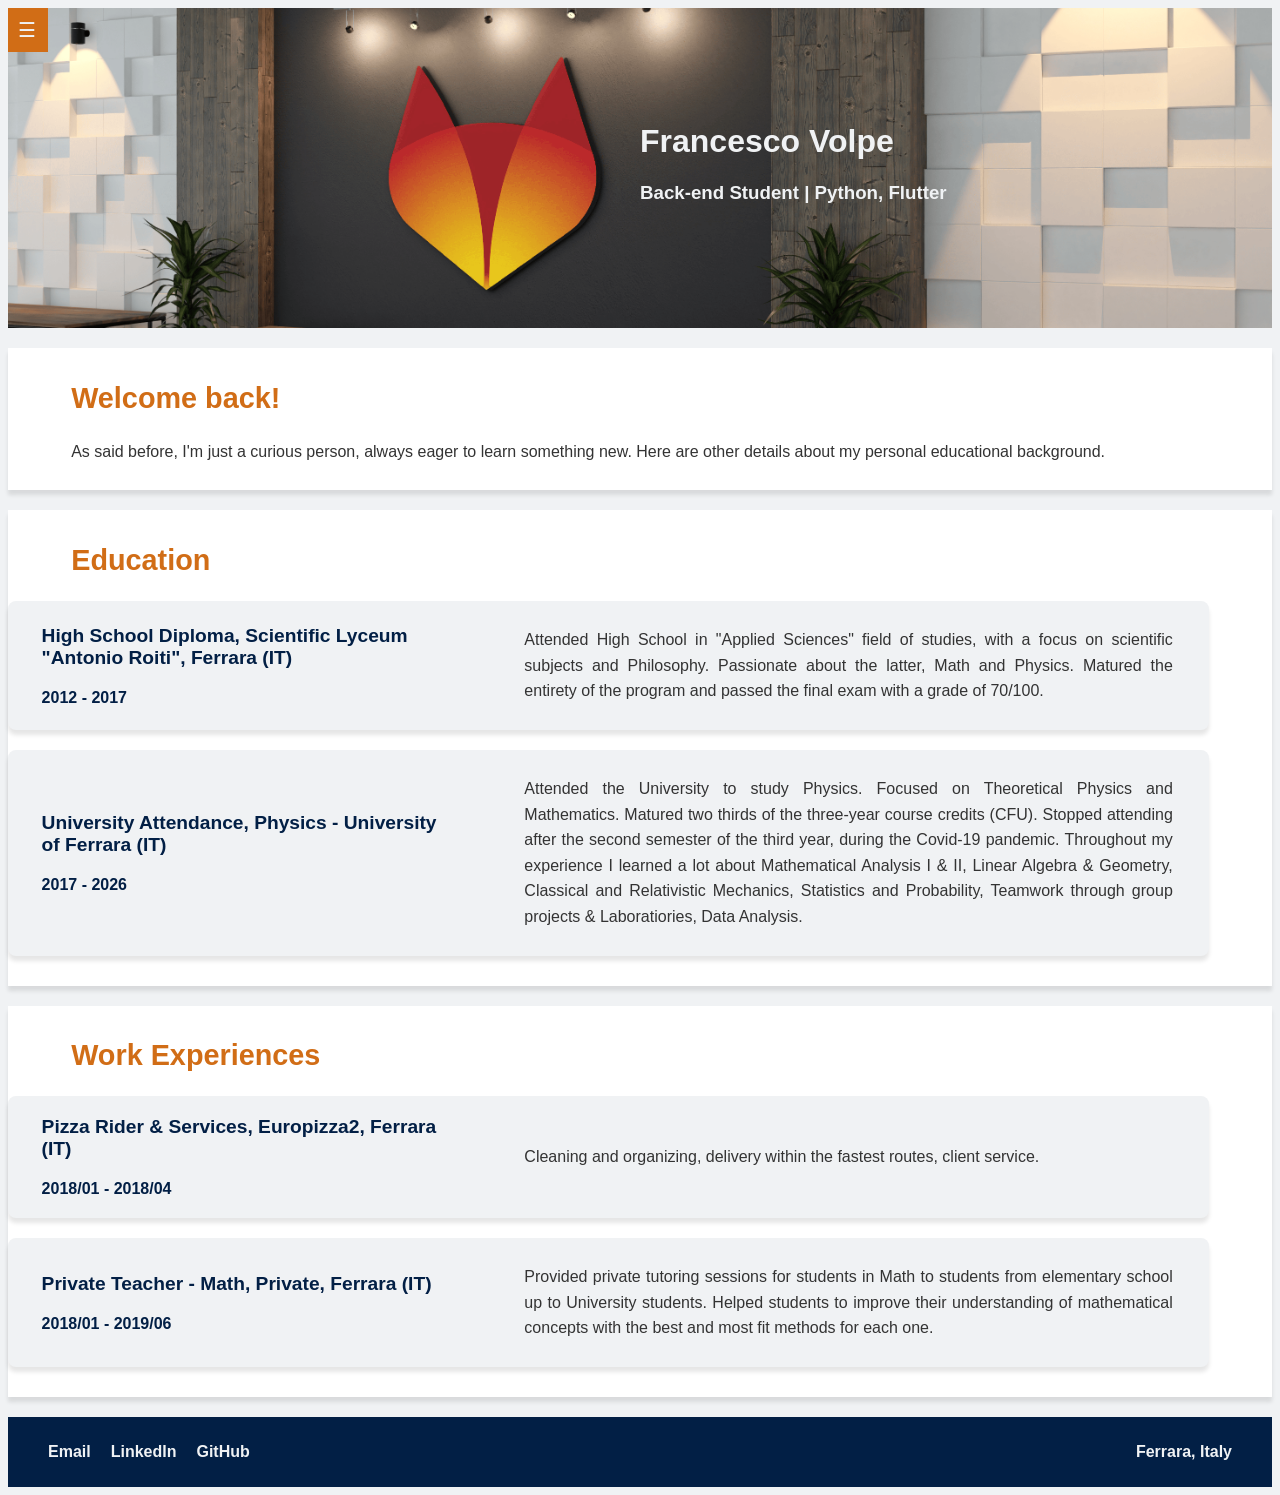
==== commit 5fa1ceb9: "header remake, projects page structured" ====
--- a/docs/about.html
+++ b/docs/about.html
@@ -30,13 +30,15 @@
                     <ul class="dropdown-content">
                         <li><a href="index.html" alt="home">Home</a></li>
                         <li><a href="about.html" alt="more about me">About</a></li>
+                        <li><a href="projects.html" alt="more about me">Projects</a></li>
+                        <li><a href="https://github.com/TheFox43" target="_blank">GitHub</a></li>
                         <li><a href="contact.html" alt="contact information">Contact</a></li>
                     </ul>
                 </li>
             </ul>
         </nav>
         <h1>Francesco Volpe</h1>
-        <h3>Welcome to my personal Portfolio</h3>
+        <h3>Back-end Student | Python, Flutter</h3>
     </header>
 
     <main>
@@ -61,7 +63,7 @@
                     <h3>University Attendance, Physics - University of Ferrara (IT)</h3>
                     <h4>2017 - 2026</h4>
                 </div>
-                <p>Attended the University to study Physics. Focused on Theoretical Physics and Mathematics. Matured two thirds of the three-year course credits (CFU). Stopped attending after the second semester of the third year, during the Covid-19 pandemic. Thoughout my experience I learned a lot about Mathematical Analysis I & II, Linear Algebra & Geometry, Classical and Relativistic Mechanics, Statistics and Probability, Teamwork through group projects & Laboratiories, Data Analysis.</p>
+                <p>Attended the University to study Physics. Focused on Theoretical Physics and Mathematics. Matured two thirds of the three-year course credits (CFU). Stopped attending after the second semester of the third year, during the Covid-19 pandemic. Throughout my experience I learned a lot about Mathematical Analysis I & II, Linear Algebra & Geometry, Classical and Relativistic Mechanics, Statistics and Probability, Teamwork through group projects & Laboratiories, Data Analysis.</p>
             </div>
         </div>
 
--- a/docs/css/style.css
+++ b/docs/css/style.css
@@ -26,6 +26,10 @@
     height: 100%;
     object-fit: cover;
     z-index: -1; /* Don't know, don't ask */
+}
+
+.menu{
+    width: 20px;
 }
 
 .menu ul{
@@ -93,6 +97,10 @@
         transform: none;
     }
 
+    .menu{
+        position: sticky;
+    }
+
     header h1{
         font-size: 1.8em;
     }
@@ -354,11 +362,27 @@
 }
 
 .card-back{
+    display: flex;
+    flex-direction: column;
     border-radius: 8px;
     text-align: center;
     background: #021f45;
     color: #f0f2f4;
     transform: rotateY(180deg);
+}
+
+.bar{
+    width: 80%;
+    height: 12px;
+    background: #f0f2f4;
+    border-radius: 8px;
+    overflow: hidden;
+}
+
+.fill{
+    height: 100%;
+    background: #d16d16;
+    border-radius: 8px;
 }
 
 /*
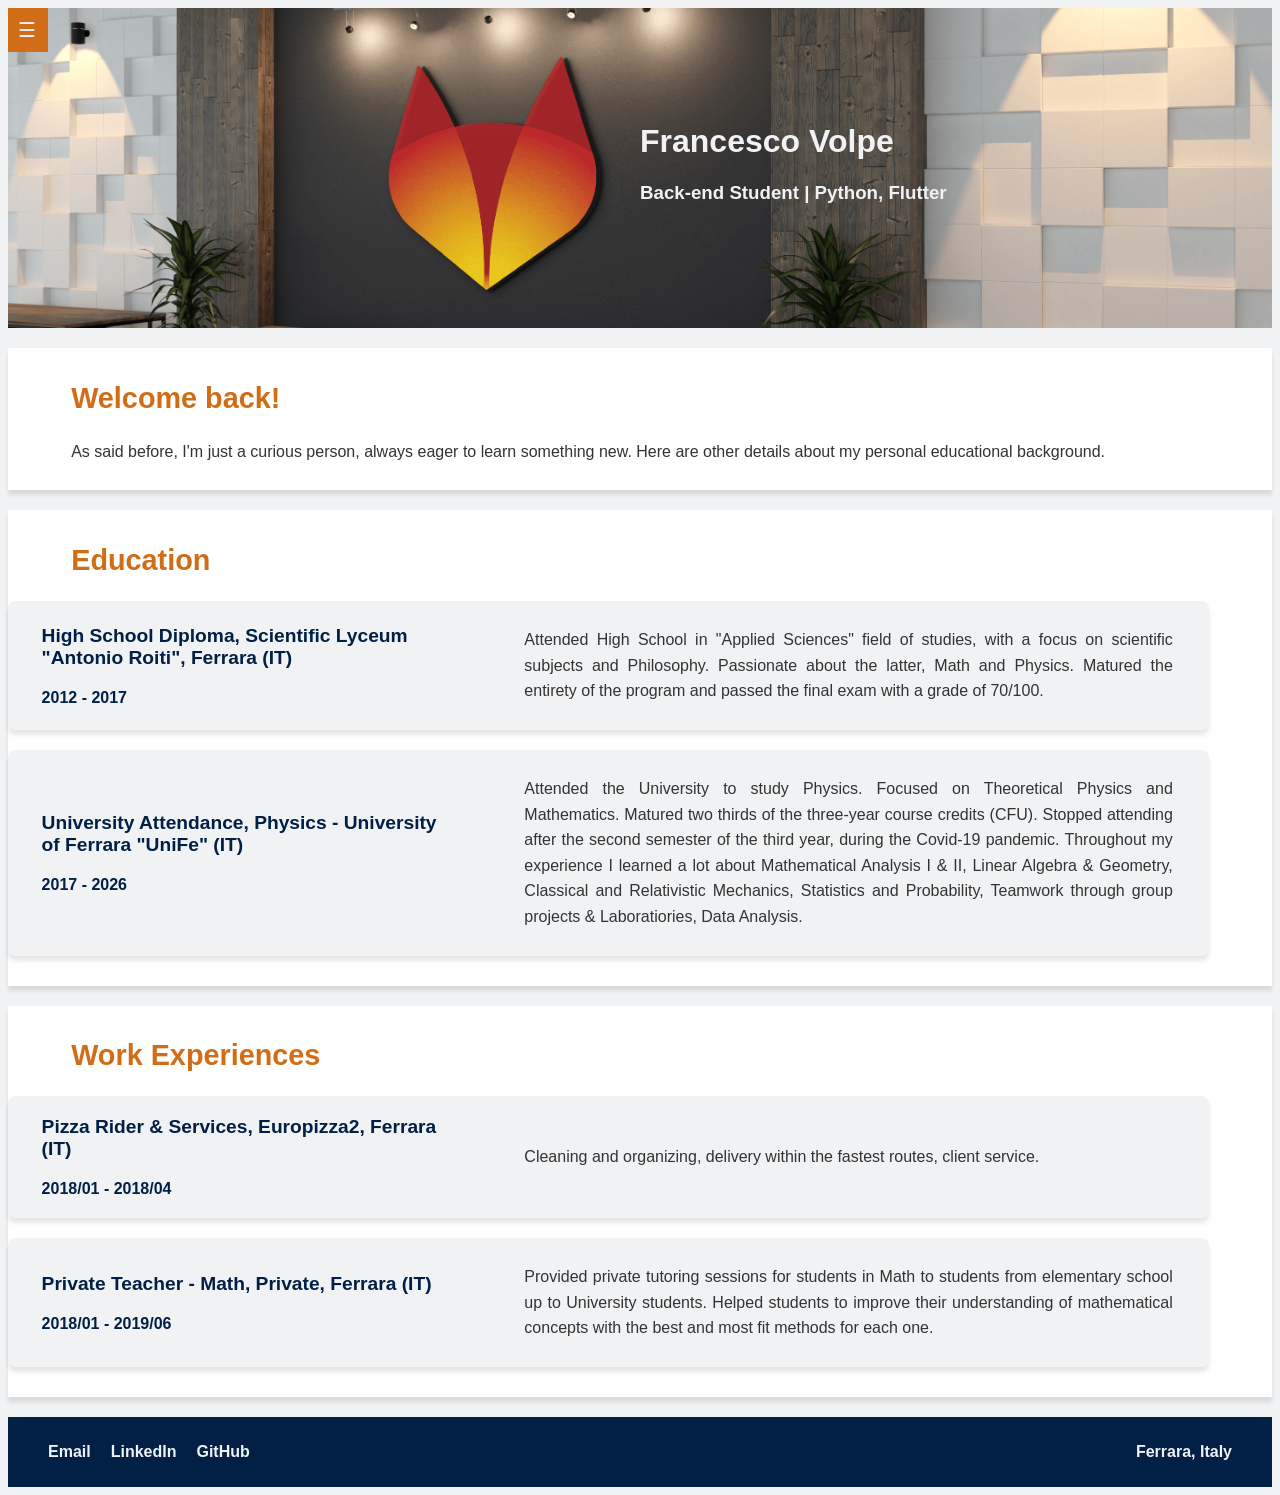
==== commit 783b7187: "added a couple of thing in projects" ====
--- a/docs/about.html
+++ b/docs/about.html
@@ -60,7 +60,7 @@
 
             <div class="title" id="university">
                 <div class="school">
-                    <h3>University Attendance, Physics - University of Ferrara (IT)</h3>
+                    <h3>University Attendance, Physics - University of Ferrara "UniFe" (IT)</h3>
                     <h4>2017 - 2026</h4>
                 </div>
                 <p>Attended the University to study Physics. Focused on Theoretical Physics and Mathematics. Matured two thirds of the three-year course credits (CFU). Stopped attending after the second semester of the third year, during the Covid-19 pandemic. Throughout my experience I learned a lot about Mathematical Analysis I & II, Linear Algebra & Geometry, Classical and Relativistic Mechanics, Statistics and Probability, Teamwork through group projects & Laboratiories, Data Analysis.</p>
--- a/docs/css/style.css
+++ b/docs/css/style.css
@@ -661,6 +661,22 @@
 
 /*
 **
+** Style for the projects.html page
+**
+*/
+
+.projects-info h2,
+.language h2{
+    font-size: 1.8em;
+    color: #d16d16;
+}
+
+.project img{
+    height: 250px;
+}
+
+/*
+**
 ** Style for the contact.html page
 **
 */
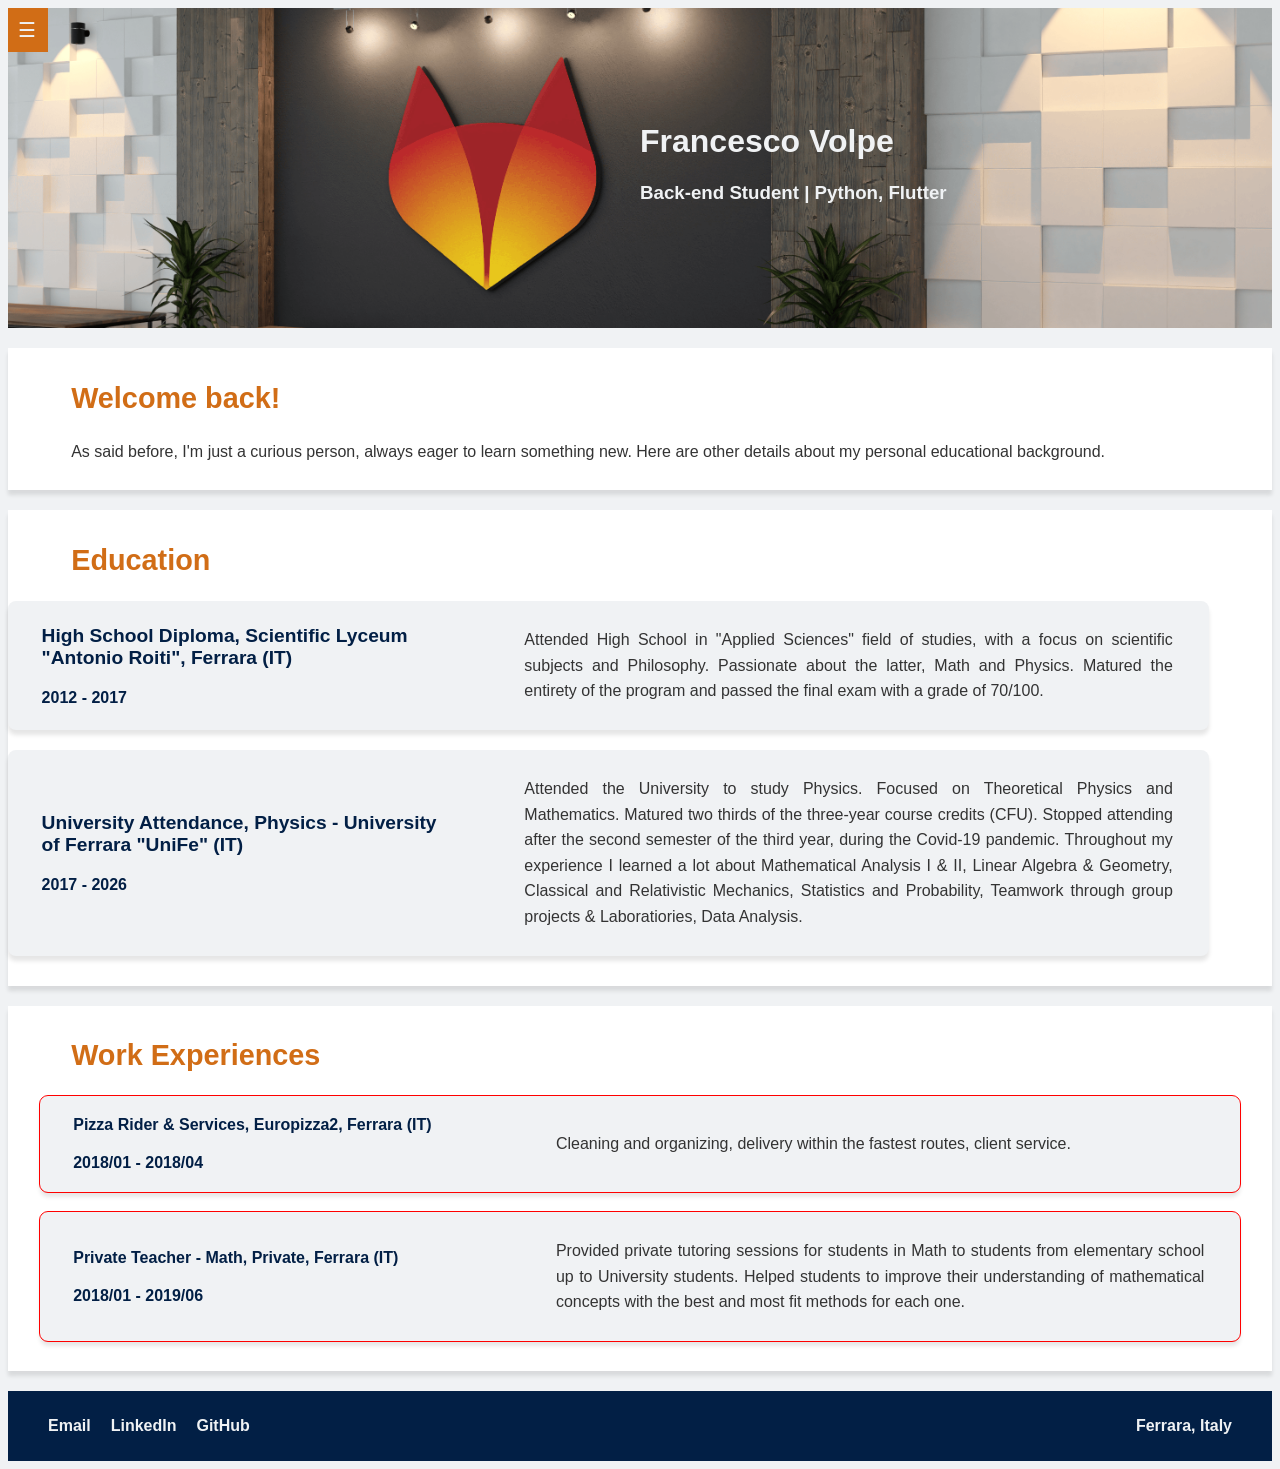
==== commit 4419ed87: "changed account references" ====
--- a/docs/about.html
+++ b/docs/about.html
@@ -31,7 +31,7 @@
                         <li><a href="index.html" alt="home">Home</a></li>
                         <li><a href="about.html" alt="more about me">About</a></li>
                         <li><a href="projects.html" alt="more about me">Projects</a></li>
-                        <li><a href="https://github.com/TheFox43" target="_blank">GitHub</a></li>
+                        <li><a href="https://github.com/FrancescoVolpe" target="_blank">GitHub</a></li>
                         <li><a href="contact.html" alt="contact information">Contact</a></li>
                     </ul>
                 </li>
@@ -97,7 +97,7 @@
                     <a href="https://www.linkedin.com/in/francesco-volpe-a74a031b6/" target="_blank">LinkedIn</a>
                 </li>
                 <li>
-                    <a href="https://github.com/TheFox43" target="_blank">GitHub</a>
+                    <a href="https://github.com/FrancescoVolpe" target="_blank">GitHub</a>
                 </li>
             </ul>
         </nav>
--- a/docs/css/style.css
+++ b/docs/css/style.css
@@ -94,6 +94,9 @@
 
     header h1,
     header h3{
+        justify-self: center;
+        align-self: center;
+        text-align: center;
         transform: none;
     }
 
@@ -194,6 +197,7 @@
     width: 90%;
     max-width: 320px;
     height: auto;
+    padding: 15px 0;
     align-self: center;
     justify-self: center;
 }
@@ -362,9 +366,9 @@
 }
 
 .card-back{
+    border-radius: 8px;
     display: flex;
     flex-direction: column;
-    border-radius: 8px;
     text-align: center;
     background: #021f45;
     color: #f0f2f4;
@@ -431,14 +435,18 @@
     font-family: 'Montserrat', sans-serif;
 }
 
+.info-welcome h2,
+.info-welcome p{
+    padding-inline: 5%;
+}
+
 .info-welcome h2{
-    padding-inline: 5%;
     font-size: 1.8em;
     color: #d16d16;
 }
 
 .info-welcome p{
-    padding-inline: 5%;
+    text-align: justify;
     font-size: 1em;
     line-height: 1.6;
     color: #333;
@@ -450,13 +458,9 @@
 
 @media (max-width: 768px) {
     .info-welcome h2{
+        justify-self: center;
         text-align: center;
         font-size: 1.5em;
-    }
-
-    .info-welcome p{
-        text-align: center;
-        font-size: 1em;
     }
 }
 
@@ -489,6 +493,7 @@
     width: 95%;
     border-radius: 8px;
     justify-self: center;
+    align-self: center;
 
     /* Position of the items inside this box */
     display: grid;
@@ -519,18 +524,19 @@
     align-self: center;
 }
 
-.school h3{
-    margin: 0 0;
-    padding: 10px 7%;
-    font-size: 1.2em;
-    color: #021f45;
-}
-
+.school h3,
 .school h4{
     margin: 0 0;
     padding: 10px 7%;
+    color: #021f45;
+}
+
+.school h3{
+    font-size: 1.2em;
+}
+
+.school h4{
     font-size: 1em;
-    color: #021f45;
 }
 
 /*
@@ -544,19 +550,25 @@
     }
 
     .title{
+        width: 90%;
         grid-template-columns: 1fr;
-        align-items: center;
         padding: 15px 0;
+        margin: 20px auto;
     }
 
     .title p{
-        text-align: center;
+        grid-column: 1;
+        text-align: justify;
+        align-self: center;
     }
 
     .school h3,
     .school h4{
+        grid-column: 1;
+        align-self: center;
         text-align: center;
         margin: 0 0;
+        padding: 10px 5%;
     }
 }
 
@@ -585,17 +597,19 @@
 }
 
 .job{
+    outline: 1px solid red;
     /* Style of the box */
     width: 95%;
     border-radius: 8px;
     justify-self: center;
+    align-self: center;
 
     /* Position and structure of the info box in the page */
     display: grid;
     grid-template-columns: 2fr 3fr;
 
     /* Style of the info box in the page */
-    margin: 20px 0;
+    margin: 20px auto;
     padding: 10px 0;
     background-color: #f0f2f4;
     box-shadow: 0px 5px 4px rgba(0,0,0,0.1);
@@ -619,18 +633,19 @@
     align-self: center;
 }
 
-.company h3{
-    margin: 0 0;
-    padding: 10px 7%;
-    font-size: 1.2em;
-    color: #021f45;
-}
-
+.company h3,
 .company h4{
     margin: 0 0;
     padding: 10px 7%;
+    color: #021f45;
+}
+
+.company h3{
+    font-size: 1.2em;
+}
+
+.company h3{
     font-size: 1em;
-    color: #021f45;
 }
 
 /*
@@ -639,23 +654,30 @@
 
 @media (max-width: 768px) {
     .work h2{
+        justify-self: center;
         text-align: center;
         font-size: 1.5em;
     }
 
     .job{
+        width: 90%;
         grid-template-columns: 1fr;
-        align-items: center;
+        padding: 15px 0;
     }
 
     .job p{
-        text-align: center;
+        grid-column: 1;
+        text-align: justify;
+        align-self: center;
     }
 
     .company h3,
     .company h4{
+        align-self: center;
+        grid-column: 1;
+        text-align: center;
         margin: 0 0;
-        text-align: center;
+        padding: 10px 5%;
     }
 }
 
@@ -665,14 +687,159 @@
 **
 */
 
-.projects-info h2,
-.language h2{
+.projects-info{
+    /* Position and structure of the info box in the page */
+    width: 100%;
+
+    /* Style of the info box in the page */
+    margin: 20px 0;
+    padding: 10px 0;
+    background-color: #fff;
+    box-shadow: 0px 5px 4px rgba(0,0,0,0.1);
+
+    /* Style of the header text */
+    font-family: 'Montserrat', sans-serif;
+}
+
+.projects-info h2{
+    padding-inline: 5%;
     font-size: 1.8em;
     color: #d16d16;
 }
 
+.projects-info p{
+    padding-inline: 5%;
+    font-size: 1em;
+    line-height: 1.6;
+    color: #333;
+}
+
+.language{
+    width: 100%;
+    margin: 20px 0;
+    padding: 10px 0;
+    background-color: #fff;
+
+    /* Style of the languages box in the page */
+    margin: 20px 0;
+    padding: 10px 0;
+    background-color: #fff;
+    box-shadow: 0px 5px 4px rgba(0,0,0,0.1);
+
+    /* Style of the header text */
+    font-family: 'Montserrat', sans-serif;
+}
+
+.language h2{
+    padding-inline: 5%;
+    color: #d16d16;
+    font-size: 1.8em;
+}
+
+.language p{
+    padding-inline: 5%;
+    font-size: 1em;
+    line-height: 1.6;
+    color: #333;
+    text-align: justify;
+}
+
+.projects-list{
+    width: 100%;
+    margin: 20px 0;
+    padding: 10px 0;
+
+    /* Position of the projects inside the box */
+    display: flex;
+    flex-wrap: wrap;
+    gap: 20px;
+    justify-content: center;
+}
+
+.project{
+    width: 500px;
+
+    display: grid;
+    grid-template-columns: 2fr 3fr;
+    justify-items: center;
+    align-items: center;
+    
+    /* Style of the languages box in the page */
+    margin: 20px 0;
+    padding: 10px 0;
+    background-color: #f0f2f4;
+    box-shadow: 0px 5px 4px rgba(0,0,0,0.1);
+}
+
+.project h3{
+    grid-column: 1 / 5;
+    padding-inline: 5%;
+    font-size: 1.5em;
+    color: #021f45;
+}
+
+.project a,
 .project img{
-    height: 250px;
+    grid-column: 1;
+    justify-self: center;
+    height: 220px;
+}
+
+.project p{
+    grid-column: 2;
+    padding-inline: 5%;
+    font-size: 1em;
+    line-height: 1.6;
+    color: #333;
+}
+
+/*
+** Responsive design for the contact form section: smartphones
+*/
+
+@media (max-width: 768px) {
+    .language h2{
+        font-size: 1.5em;
+        text-align: center;
+    }
+
+    .projects-info h2{
+        text-align: center;
+        font-size: 1.5em;
+    }
+
+    .projects-list{
+        gap: 0;
+    }
+
+    .project{
+        width: 90%;
+        grid-template-columns: 1fr;
+        gap: 20px;
+    }
+
+    .project h3{
+        font-size: 1.2em;
+        text-align: center;
+    }
+
+    .project h3,
+    .project a,
+    .project img,
+    .project p{
+        grid-column: 1;
+    }
+}
+
+
+#stay-tuned{
+    font-size: 1.5em;
+    color: #d16d16;
+    justify-self: center;
+    background-color: #021f45;
+    font-family: 'Montserrat', sans-serif;
+    border-radius: 8px;
+    padding: 10px 10px;
 }
 
 /*
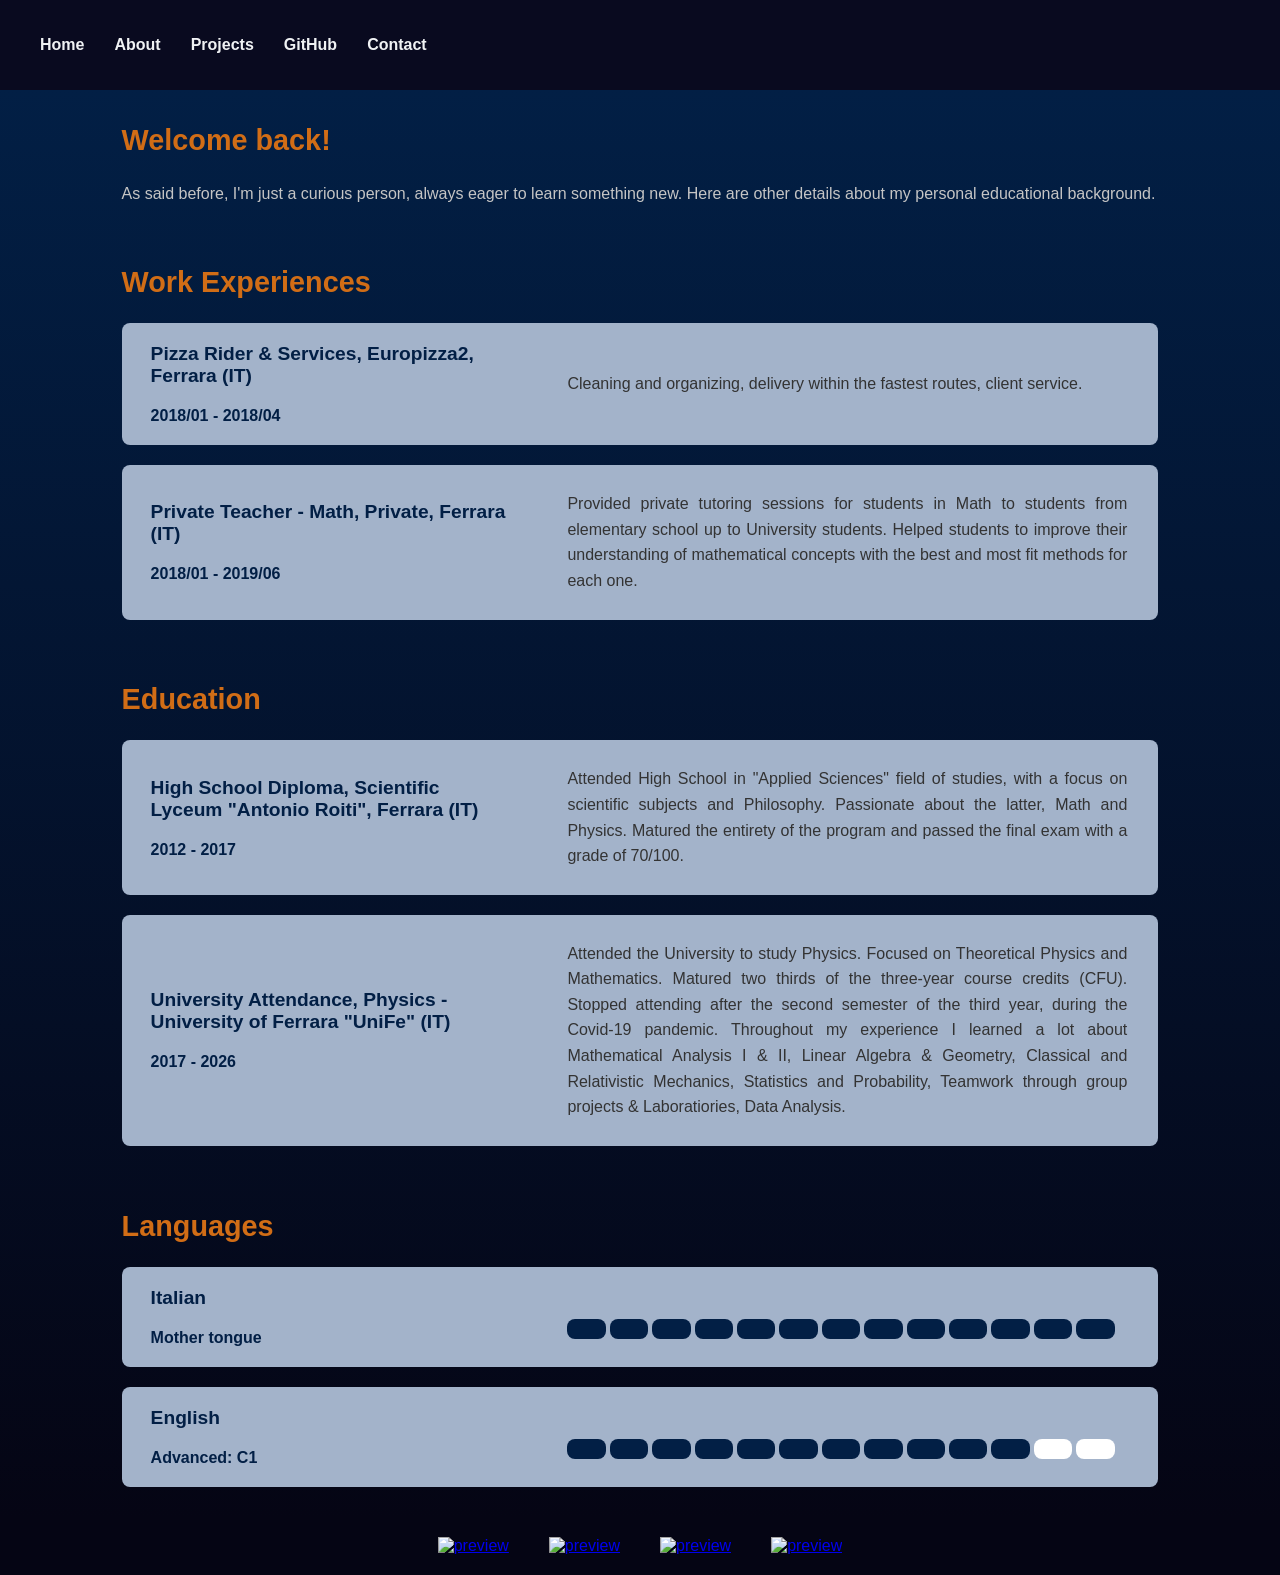
==== commit 262fa0cb: "small fixes under guidance" ====
--- a/docs/about.html
+++ b/docs/about.html
@@ -18,33 +18,46 @@
 </head>
 
 <body>
-    <header>
-        <!-- Logo Mockup at the top, navbar on the top right and my name -->
-        <!-- Header backroung picture, a personal mockup -->
-        <img src="images/logo_mockup.png" alt="logo mockup">
+    <header id="secondary-header">
         <!-- Navbar with cross references -->
-        <nav class="menu">
-            <ul>
-                <li class="dropdown">
-                    <a href="#" id="menu-toggle">☰</a>
-                    <ul class="dropdown-content">
-                        <li><a href="index.html" alt="home">Home</a></li>
-                        <li><a href="about.html" alt="more about me">About</a></li>
-                        <li><a href="projects.html" alt="more about me">Projects</a></li>
-                        <li><a href="https://github.com/FrancescoVolpe" target="_blank">GitHub</a></li>
-                        <li><a href="contact.html" alt="contact information">Contact</a></li>
-                    </ul>
-                </li>
+        <nav>
+            <button class="menu-toggle" id="menu-toggle">
+                ☰
+            </button>
+
+            <ul class="menu" id="menu">
+                <li><a href="index.html" alt="home">Home</a></li>
+                <li><a href="about.html" alt="more about me">About</a></li>
+                <li><a href="projects.html" alt="more about me">Projects</a></li>
+                <li><a href="https://github.com/FrancescoVolpe" target="_blank">GitHub</a></li>
+                <li><a href="contact.html" alt="contact information">Contact</a></li>
             </ul>
         </nav>
-        <h1>Francesco Volpe</h1>
-        <h3>Back-end Student | Python, Flutter</h3>
     </header>
 
     <main>
         <div class="info-welcome">
             <h2>Welcome back!</h2>
             <p>As said before, I'm just a curious person, always eager to learn something new. Here are other details about my personal educational background.</p>
+        </div>
+
+        <!-- Work Experiences Section -->
+        <div class="work">
+            <h2>Work Experiences</h2>
+            <div class="job">
+                <div class="company" id="pizza-rider">
+                    <h3>Pizza Rider & Services, Europizza2, Ferrara (IT)</h3>
+                    <h4>2018/01 - 2018/04</h4>
+                </div>
+                <p>Cleaning and organizing, delivery within the fastest routes, client service.</p>
+            </div>
+            <div class="job">
+                <div class="company" id="teacher">
+                    <h3>Private Teacher - Math, Private, Ferrara (IT)</h3>
+                    <h4>2018/01 - 2019/06</h4>
+                </div>
+                <p>Provided private tutoring sessions for students in Math to students from elementary school up to University students. Helped students to improve their understanding of mathematical concepts with the best and most fit methods for each one.</p>
+            </div>
         </div>
 
         <!-- Education Section -->
@@ -67,22 +80,46 @@
             </div>
         </div>
 
-        <!-- Work Experiences Section -->
-        <div class="work">
-            <h2>Work Experiences</h2>
-            <div class="job">
-                <div class="company" id="pizza-rider">
-                    <h3>Pizza Rider & Services, Europizza2, Ferrara (IT)</h3>
-                    <h4>2018/01 - 2018/04</h4>
+        <!-- Languages Section -->
+        <div class="languages">
+            <h2>Languages</h2>
+            <div class="tongue">
+                <h3>Italian</h3>
+                <h4>Mother tongue</h4>
+                <div class="level-bars">
+                    <div class="small-bar-filled"></div>
+                    <div class="small-bar-filled"></div>
+                    <div class="small-bar-filled"></div>
+                    <div class="small-bar-filled"></div>
+                    <div class="small-bar-filled"></div>
+                    <div class="small-bar-filled"></div>
+                    <div class="small-bar-filled"></div>
+                    <div class="small-bar-filled"></div>
+                    <div class="small-bar-filled"></div>
+                    <div class="small-bar-filled"></div>
+                    <div class="small-bar-filled"></div>
+                    <div class="small-bar-filled"></div>
+                    <div class="small-bar-filled"></div>
                 </div>
-                <p>Cleaning and organizing, delivery within the fastest routes, client service.</p>
             </div>
-            <div class="job">
-                <div class="company" id="teacher">
-                    <h3>Private Teacher - Math, Private, Ferrara (IT)</h3>
-                    <h4>2018/01 - 2019/06</h4>
+            <div class="tongue">
+                <h3>English</h3>
+                <h4>Advanced: C1</h4>
+                <div class="level-bars">
+                    <div class="small-bar-filled"></div>
+                    <div class="small-bar-filled"></div>
+                    <div class="small-bar-filled"></div>
+                    <div class="small-bar-filled"></div>
+                    <div class="small-bar-filled"></div>
+                    <div class="small-bar-filled"></div>
+                    <div class="small-bar-filled"></div>
+                    <div class="small-bar-filled"></div>
+                    <div class="small-bar-filled"></div>
+                    <div class="small-bar-filled"></div>
+                    <div class="small-bar-filled"></div>
+                    <div class="small-bar"></div>
+                    <div class="small-bar"></div>
                 </div>
-                <p>Provided private tutoring sessions for students in Math to students from elementary school up to University students. Helped students to improve their understanding of mathematical concepts with the best and most fit methods for each one.</p>
             </div>
         </div>
     </main>
@@ -91,17 +128,27 @@
         <nav>
             <ul>
                 <li>
-                    <a href="mailto:francesco.volpe@example.com">Email</a>
+                    <a href="mailto:francesco.volpe@example.com">
+                        <img src="images/socials_logo/email_icon.png" alt="preview">
+                    </a>
                 </li>
                 <li>
-                    <a href="https://www.linkedin.com/in/francesco-volpe-a74a031b6/" target="_blank">LinkedIn</a>
+                    <a href="https://www.linkedin.com/in/francesco-volpe-a74a031b6/" target="_blank">
+                        <img src="images/socials_logo/linkedin_logo.png" alt="preview">
+                    </a>
                 </li>
                 <li>
-                    <a href="https://github.com/FrancescoVolpe" target="_blank">GitHub</a>
+                    <a href="https://x.com/TheFox_43" target="_blank">
+                        <img src="images/socials_logo/x_logo.png" alt="preview">
+                    </a>
+                </li>
+                <li>
+                    <a href="https://github.com/FrancescoVolpe" target="_blank">
+                        <img src="images/socials_logo/github_logo.png" alt="preview">
+                    </a>
                 </li>
             </ul>
         </nav>
-        <p>Ferrara, Italy</p>
     </footer>
     
     <script src="js/main.js"></script>
--- a/docs/css/style.css
+++ b/docs/css/style.css
@@ -1,9 +1,32 @@
 /*
 ** Gloabl Page Style
-*/
+**
+** Palette:
+** Terminal color(srgb 0.043137254901960784 0.054901960784313725 0.0784313725490196)
+** Blue #021f45
+** Dark Blue #090a1f
+** Another Blue #1A2CA3
+** Ice #f0f2f4
+** Orange #d16d16
+*/
+
+html, body{
+    height: 100%;
+    margin: 0;
+}
 
 body{
-    background-color: #f0f2f4;
+    background-color: #090a1f;
+
+    /* Put the footer down and use full page space */
+    display: grid;
+    grid-template-rows: auto 1fr auto;
+    min-height: 100vh;
+}
+
+main{
+    display: grid;
+    width: 100%;
 }
 
 /*
@@ -13,70 +36,95 @@
 header{
     /* Position of the header box in the page */
     width: 100%;
-    height: 320px;
+    height: 380px;
+    margin-bottom: 50px;
+
+    display: grid;
     position: relative;
     font-family: 'Montserrat', sans-serif;
 }
 
-header img{
+#secondary-header{
+    /* Position of the header box in the page */
+    width: 100%;
+    height: 60px;
+    margin-bottom: 30px;
+
+    display: grid;
+    position: relative;
+    font-family: 'Montserrat', sans-serif;
+}
+
+.header-main{
+    /* Dimensions */
+    width: 720px;
+    height: 280px;
+
+    /* Position */
+    align-self: flex-end;
+    justify-self: center;
+
+    /* Position objects inside the header-main box */
+    display: grid;
+    grid-template-columns: 2fr 3fr;
+    gap: 20px;
+}
+
+.header-main img{
+    grid-column: 1;
+    width: 220px;
+    justify-self: right;
+    align-self: center;
+}
+
+.header-title{
+    grid-column: 2;
+    align-self: center;
+    margin: 10px 20px;
+    padding: 10px 20px;
+
+    display: flex;
+    flex-direction: column;
+    
+    color: #f0f2f4;
+}
+
+header nav{
     position: absolute;
-    top: 0;
-    left: 0;
-    width: 100%;
-    height: 100%;
-    object-fit: cover;
-    z-index: -1; /* Don't know, don't ask */
+    top: 20px;
+    display: flex;
+    gap: 30px;
+    z-index: 1000;
+    align-items: center;
+    color: #f0f2f4;
+    font-family: 'Montserrat', sans-serif;
 }
 
 .menu{
-    width: 20px;
-}
-
-.menu ul{
     list-style: none;
-    padding: 0;
-    margin: 0;
+    display: flex;
+    gap: 30px;
+}
+
+.menu a{
     color: #f0f2f4;
-    font-family: 'Montserrat', sans-serif;
-}
-
-.menu a{
+    font-weight: bold;
     text-decoration: none;
-    display: block;
-    padding: 10px;
+}
+
+.menu-toggle{
+    position: sticky;
+    justify-self: center;
+
+    width: 60px;
+    padding: 7px 0;
+    display: none;
+    font-size: 2em;
     background: #d16d16;
-    color: white;
-}
-
-#menu-toggle{
-    display: block;
-    width: 20px;
-    background: #d16d16;
+    border: none;
+    border-radius: 8px;
     color: #f0f2f4;
-    padding: 10px 10px;
-    font-size: 20px;
-    text-decoration: none;
-}
-
-.dropdown-content{
-    display: none;
-    position: absolute;
-    min-width: 150px;
-}
-
-.dropdown:hover .dropdown-content{
-    display: block;
-}
-
-.dropdown-content a {
-    background: #021f45;
-}
-
-header h1,
-header h3{
-    color: #f0f2f4;
-    justify-self: center;
-    transform: translate(+50%,50px);
+    cursor: pointer;
 }
 
 /*
@@ -85,90 +133,104 @@
 
 @media (max-width: 768px){
     header{
-        height: 200px;
-    }
-
-    header img{
-        height: 200px;
-    }
-
-    header h1,
-    header h3{
+        height: 590px;
+    }
+
+    .header-main{
+        width: 90%;
+        height: 440px;
+        
+        margin: 20px 0;
+        padding: 20px 0;
+
+        gap: 0;
+        grid-template-columns: 1fr;
+    }
+
+    .header-main img{
+        height: 180px;
+        width: 180px;
         justify-self: center;
-        align-self: center;
+    }
+
+    .header-title{
+        grid-column: 1;
+        margin: 0 0;
+        padding: 0 0;
         text-align: center;
-        transform: none;
+    }
+
+    header nav{
+        position: fixed;
+        top: 0;
     }
 
     .menu{
-        position: sticky;
-    }
-
-    header h1{
-        font-size: 1.8em;
-    }
-
-    header h3{
-        font-size: 1.2em;
-    }
-}
+        position: absolute;
+        top: 40px;
+        
+        width: 100px;
+        border-radius: 8px;
+        background: #021f45;
+        
+        flex-direction: column;
+        align-items: flex-start;
+        padding: 20px;
+        
+        display: none;
+    }
+
+    .menu.active{
+        display: flex;
+    }
+
+    .menu-toggle{
+        display: block;
+    }
+}
+
+/*
+** Style for the main
+*/
+
+main{
+    background: linear-gradient(to bottom, #021f45, #050514);
+}
+
 
 /*
 ** Style for the footer
 */
 
 footer{
-    /* Position of the items inside */
-    display: flex;
-    justify-content: space-between;
-    align-items: center;
-    gap: 40px;
-
     /* Dimensions of the footer */
     width: 100%;
-    padding: 10px 0px;
+    padding: 20px 0;
+    display: flex;
+    align-items: center;
+    justify-content: center;
 
     /* Style of the footer box */
-    background-color: #021f45;
+    background-color: #050514;
     font-family: 'Montserrat', sans-serif;
 }
 
 footer nav ul{
     display: flex;
-    gap: 20px;
+    gap: 40px;
     list-style: none;
-}
-
-footer nav ul a,
-footer p,
-footer p a{
-    color: #f0f2f4;
-    text-decoration: none;
-    font-weight: bold;
-}
-
-footer p{
-    padding-right: 40px;
-}
-
-/*
-** Responsive design for the footer
-*/
-
-@media (max-width: 768px){
-    footer p{
-        padding-right: 25px;
-    }
+    margin: 0 0;
+    padding: 0 0;
+}
+
+footer img{
+    height: 30px;
 }
 
 /*
 **
 ** Style for the index.html page
 **
-*/
-
-/*
-** Main body style
 */
 
 /*
@@ -179,7 +241,8 @@
     /* Position and structure of the info box in the page */
     display: grid;
     grid-template-columns: 2fr 3fr;
-    width: 100%;
+    width: 90%;
+    justify-self: center;
 
     /* Structure of the elements inside the info box */
     gap: 30px;
@@ -189,15 +252,13 @@
     /* Style of the info box in the page */
     margin: 20px 0;
     padding: 10px 0;
-    background-color: #fff;
-    box-shadow: 0 5px 4px rgba(0,0,0,0.1);
 }
 
 .info img{
     width: 90%;
     max-width: 320px;
     height: auto;
-    padding: 15px 0;
+    border-radius: 8px;
     align-self: center;
     justify-self: center;
 }
@@ -223,7 +284,7 @@
     text-align: justify;
     font-size: 1em;
     line-height: 1.6;
-    color: #333;
+    color: #f0f2f4;
 }
 
 .info-text p a{
@@ -233,6 +294,19 @@
 }
 
 /*
+** Minimal animations
+*/
+
+.info img{
+    transition: transform 0.3s ease, box-shadow 0.3s ease;
+}
+
+.info img:hover{
+    transform: translateY(-5px);
+    box-shadow: 5px 20px 10px rgba(156, 156, 156, 0.15);
+}
+
+/*
 ** Responsive design for the personal info section: smartphones
 */
 
@@ -243,7 +317,6 @@
     }
 
     .info img{
-        width: 80%;
         height: auto;
         max-width: 250px;
         grid-row: auto;
@@ -272,16 +345,15 @@
     /* Style inside of the skills box */
     display: grid;
     grid-template-columns: 2fr 3fr;
+    width: 90%;
+    justify-self: center;
     gap: 30px;
     align-items: center;
     justify-items: center;
 
     /* Style of the skills box in the page */
-    width: 100%;
     margin: 20px 0;
     padding: 10px 0;
-    background-color: #fff;
-    box-shadow: 0px 5px 4px rgba(0,0,0,0.1);
 
     /* Style of the header text */
     font-family: 'Montserrat', sans-serif;
@@ -303,6 +375,7 @@
     text-align: justify;
     padding-left: 5%;
     line-height: 1.6;
+    color: #f0f2f4;
 }
 
 .skill-cards{
@@ -322,6 +395,7 @@
     height: 200px;
     padding: 0 0px;
     perspective: 1000px;
+    border-radius: 8px;
 }
 
 .card-inner{
@@ -330,11 +404,16 @@
     position: relative;
     transition: transform 0.5s;
     transform-style: preserve-3d;
-}
-
-/* Rotation on mouse hovering */
+    border-radius: 8px;
+}
+
+/*
+** Minimal animations
+*/
+
 .card:hover .card-inner{
     transform: rotateY(180deg);
+    box-shadow: -5px 10px 10px rgba(156, 156, 156, 0.15);
 }
 
 .card-front, .card-back{
@@ -412,6 +491,17 @@
         padding-inline: 5%;
         font-size: 1em;
     }
+
+    .card{
+        width: 150px;
+        height: 150px;
+        padding: 0 0px;
+        perspective: 1000px;
+    }
+
+    .card:hover .card-inner {
+        transform: rotateY(180deg);
+    }
 }
 
 /*
@@ -422,14 +512,12 @@
 
 .info-welcome{
     /* Position and structure of the info box in the page */
-    width: 100%;
+    width: 90%;
+    justify-self: center;
     align-items: center;
 
     /* Style of the info box in the page */
-    margin: 20px 0;
     padding: 10px 0;
-    background-color: #fff;
-    box-shadow: 0px 5px 4px rgba(0,0,0,0.1);
 
     /* Style of the header text */
     font-family: 'Montserrat', sans-serif;
@@ -449,7 +537,7 @@
     text-align: justify;
     font-size: 1em;
     line-height: 1.6;
-    color: #333;
+    color: #c5c5c5;
 }
 
 /*
@@ -470,13 +558,11 @@
 
 .edu{
     /* Position and structure of the info box in the page */
-    width: 100%;
+    width: 90%;
+    justify-self: center;
 
     /* Style of the info box in the page */
-    margin: 20px 0;
     padding: 10px 0;
-    background-color: #fff;
-    box-shadow: 0px 5px 4px rgba(0,0,0,0.1);
 
     /* Style of the header text */
     font-family: 'Montserrat', sans-serif;
@@ -490,7 +576,7 @@
 
 .title{
     /* Style of the box */
-    width: 95%;
+    width: 90%;
     border-radius: 8px;
     justify-self: center;
     align-self: center;
@@ -500,10 +586,9 @@
     grid-template-columns: 2fr 3fr;
 
     /* Style of the info box in the page */
-    margin: 20px 0;
+    margin: 20px auto;
     padding: 10px 0;
-    background-color: #f0f2f4;
-    box-shadow: 0px 5px 4px rgba(0,0,0,0.1);
+    background-color: #a3b3ca;
 
     /* Style of the header text */
     font-family: 'Montserrat', sans-serif;
@@ -540,6 +625,19 @@
 }
 
 /*
+** Minimal animations
+*/
+
+.title{
+    transition: transform 0.3s ease, box-shadow 0.3s ease;
+}
+
+.title:hover{
+    transform: translateY(-5px);
+    box-shadow: 5px 20px 10px rgba(156, 156, 156, 0.15);
+}
+
+/*
 ** Responsive design for the personal info education section: smartphones
 */
 
@@ -550,10 +648,8 @@
     }
 
     .title{
-        width: 90%;
         grid-template-columns: 1fr;
         padding: 15px 0;
-        margin: 20px auto;
     }
 
     .title p{
@@ -578,13 +674,11 @@
 
 .work{
     /* Position and structure of the info box in the page */
-    width: 100%;
+    width: 90%;
+    justify-self: center;
 
     /* Style of the info box in the page */
-    margin: 20px 0;
     padding: 10px 0;
-    background-color: #fff;
-    box-shadow: 0px 5px 4px rgba(0,0,0,0.1);
 
     /* Style of the header text */
     font-family: 'Montserrat', sans-serif;
@@ -597,9 +691,8 @@
 }
 
 .job{
-    outline: 1px solid red;
     /* Style of the box */
-    width: 95%;
+    width: 90%;
     border-radius: 8px;
     justify-self: center;
     align-self: center;
@@ -611,8 +704,7 @@
     /* Style of the info box in the page */
     margin: 20px auto;
     padding: 10px 0;
-    background-color: #f0f2f4;
-    box-shadow: 0px 5px 4px rgba(0,0,0,0.1);
+    background-color: #a3b3ca;
 
     /* Style of the header text */
     font-family: 'Montserrat', sans-serif;
@@ -644,8 +736,21 @@
     font-size: 1.2em;
 }
 
-.company h3{
+.company h4{
     font-size: 1em;
+}
+
+/*
+** Minimal animations
+*/
+
+.job{
+    transition: transform 0.3s ease, box-shadow 0.3s ease;
+}
+
+.job:hover{
+    transform: translateY(-5px);
+    box-shadow: 5px 20px 10px rgba(156, 156, 156, 0.15);
 }
 
 /*
@@ -660,7 +765,6 @@
     }
 
     .job{
-        width: 90%;
         grid-template-columns: 1fr;
         padding: 15px 0;
     }
@@ -682,6 +786,145 @@
 }
 
 /*
+** Style for the tongues section
+*/
+
+.languages{
+    /* Position and structure of the info box in the page */
+    width: 90%;
+    justify-self: center;
+    align-items: center;
+
+    /* Style of the info box in the page */
+    padding: 10px 0;
+
+    /* Style of the header text */
+    font-family: 'Montserrat', sans-serif;
+}
+
+.languages h2,
+.languages p{
+    padding-inline: 5%;
+}
+
+.languages h2{
+    font-size: 1.8em;
+    color: #d16d16;
+}
+
+.languages p{
+    text-align: justify;
+    font-size: 1em;
+    line-height: 1.6;
+    color: #333;
+}
+
+.tongue{
+    /* Style of the box */
+    width: 90%;
+    border-radius: 8px;
+    justify-self: center;
+    align-self: center;
+
+    /* Position and structure of the info box in the page */
+    display: grid;
+    grid-template-columns: 2fr 3fr;
+
+    /* Style of the info box in the page */
+    margin: 20px auto;
+    padding: 10px 0;
+    background-color: #a3b3ca;
+
+    /* Style of the header text */
+    font-family: 'Montserrat', sans-serif;
+}
+
+.tongue h3,
+.tongue h4{
+    grid-column: 1;
+    margin: 0 0;
+    padding: 10px 7%;
+    color: #021f45;
+}
+
+.tongue h3{
+    font-size: 1.2em;
+}
+
+.tongue h4{
+    font-size: 1em;
+}
+
+.level-bars{
+    grid-column: 2;
+    width: 95%;
+    display: flex;
+    gap: 4px; /* Spazio tra le tacche */
+    align-items: flex-end; /* Tacche allineate alla base */
+    height: 20px;
+    padding-inline: 5%;
+}
+
+.small-bar{
+    width: 6.5%;
+    height: 100%;
+    background-color: white;
+    border-radius: 8px;
+}
+
+.small-bar-filled{
+    width: 6.5%;
+    height: 100%;
+    background-color: #021f45;
+    border-radius: 8px;
+}
+
+/*
+** Minimal animations
+*/
+
+.tongue{
+    transition: transform 0.3s ease, box-shadow 0.3s ease;
+}
+
+.tongue:hover{
+    transform: translateY(-5px);
+    box-shadow: 5px 20px 10px rgba(156, 156, 156, 0.15);
+}
+
+/*
+** Responsive design for the languages section: smartphones
+*/
+
+@media (max-width: 768px) {
+    .languages h2{
+        justify-self: center;
+        text-align: center;
+        font-size: 1.5em;
+    }
+
+    .tongue{
+        grid-template-columns: 1fr;
+        padding: 15px 0;
+    }
+
+    .tongue h3,
+    .tongue h4{
+        align-self: center;
+        grid-column: 1;
+        text-align: center;
+        margin: 0 0;
+        padding: 10px 0;
+    }
+
+    .level-bars{
+        grid-column: 1;
+        padding: 10px 5%;
+        justify-self: center;
+    }
+}
+
+/*
 **
 ** Style for the projects.html page
 **
@@ -689,13 +932,11 @@
 
 .projects-info{
     /* Position and structure of the info box in the page */
-    width: 100%;
+    width: 90%;
+    justify-self: center;
 
     /* Style of the info box in the page */
-    margin: 20px 0;
     padding: 10px 0;
-    background-color: #fff;
-    box-shadow: 0px 5px 4px rgba(0,0,0,0.1);
 
     /* Style of the header text */
     font-family: 'Montserrat', sans-serif;
@@ -709,22 +950,18 @@
 
 .projects-info p{
     padding-inline: 5%;
+    text-align: justify;
     font-size: 1em;
     line-height: 1.6;
-    color: #333;
+    color: #c6c6c6;
 }
 
 .language{
-    width: 100%;
-    margin: 20px 0;
+    width: 90%;
+    justify-self: center;
+
+    /* Style of the info box in the page */
     padding: 10px 0;
-    background-color: #fff;
-
-    /* Style of the languages box in the page */
-    margin: 20px 0;
-    padding: 10px 0;
-    background-color: #fff;
-    box-shadow: 0px 5px 4px rgba(0,0,0,0.1);
 
     /* Style of the header text */
     font-family: 'Montserrat', sans-serif;
@@ -740,14 +977,13 @@
     padding-inline: 5%;
     font-size: 1em;
     line-height: 1.6;
-    color: #333;
+    color: #c6c6c6;
     text-align: justify;
 }
 
 .projects-list{
-    width: 100%;
-    margin: 20px 0;
-    padding: 10px 0;
+    width: 90%;
+    justify-self: center;
 
     /* Position of the projects inside the box */
     display: flex;
@@ -758,6 +994,7 @@
 
 .project{
     width: 500px;
+    justify-self: center;
 
     display: grid;
     grid-template-columns: 2fr 3fr;
@@ -767,8 +1004,8 @@
     /* Style of the languages box in the page */
     margin: 20px 0;
     padding: 10px 0;
-    background-color: #f0f2f4;
-    box-shadow: 0px 5px 4px rgba(0,0,0,0.1);
+    border-radius: 8px;
+    background-color: #a3b3ca;
 }
 
 .project h3{
@@ -786,6 +1023,7 @@
 }
 
 .project p{
+    text-align: justify;
     grid-column: 2;
     padding-inline: 5%;
     font-size: 1em;
@@ -794,10 +1032,23 @@
 }
 
 /*
+** Minimal animations
+*/
+
+.project{
+    transition: transform 0.3s ease, box-shadow 0.3s ease;
+}
+
+.project:hover{
+    transform: translateY(-5px);
+    box-shadow: 5px 20px 10px rgba(156, 156, 156, 0.15);
+}
+
+/*
 ** Responsive design for the contact form section: smartphones
 */
 
-@media (max-width: 768px) {
+@media (max-width: 768px){
     .language h2{
         font-size: 1.5em;
         text-align: center;
@@ -808,12 +1059,16 @@
         font-size: 1.5em;
     }
 
+    .projects-info p{
+        justify-self: center;
+    }
+
     .projects-list{
         gap: 0;
     }
 
     .project{
-        width: 90%;
+        width: 95%;
         grid-template-columns: 1fr;
         gap: 20px;
     }
@@ -838,8 +1093,13 @@
     justify-self: center;
     background-color: #021f45;
     font-family: 'Montserrat', sans-serif;
-    border-radius: 8px;
+
+    /* Style of the info box in the page */
+    margin: 20px 0;
     padding: 10px 10px;
+
+    /* Border */
+    border-radius: 8px;
 }
 
 /*
@@ -848,142 +1108,195 @@
 **
 */
 
-/*
-** Style for the contact form section
-*/
-
-.contact{
-    /* Position and structure of the form box in the page */
-    width: 100%;
-    display: grid;
-    grid-template-columns: 2fr 3fr;
-
-    /* Style of the form box in the page */
-    margin: 2% 0%;
-    padding: 2% 0%;
-    background-color: #fff;
-    box-shadow: 0px 5px 4px rgba(0,0,0,0.1);
+.contacts{
+    width: 90%;
+    justify-self: center;
+
+    /* Style of the info box in the page */
+    padding: 10px 0;
 
     /* Style of the form text */
     font-family: 'Montserrat', sans-serif;
 }
 
-.contact h2{
-    padding-inline: 10%;
+.contacts h2{
+    padding-inline: 5%;
     font-size: 1.8em;
     color: #d16d16;
 }
 
-.contact form{
+@media (max-width: 768px){
+    .contacts h2{
+        font-size: 1.5em;
+        text-align: center;
+    }
+}
+
+/*
+** Terminal look: header
+*/
+
+.terminal{
+    width: 90%;
+    justify-self: center;
+}
+
+.header{
+    display: flex;
+    align-items: center;
+    padding: 10px 10px;
+    margin: 0;
+    background-color: #050514;
+    border-radius: 8px 8px 0 0;
+}
+
+.dot{
+    width: 12px;
+    height: 12px;
+    border-radius: 50%;
+    display: inline-block;
+    margin-right: 8px;
+}
+
+.red{
+    background-color: #ff5f56;
+}
+
+.yellow{
+    background-color: #ffbd2e;
+}
+
+.green{
+    background-color: #27c93f;
+}
+
+/*
+** Terminal look: body
+*/
+
+.body{
+    padding: 10px 10px;
+    background: linear-gradient(to right, #0d0f2c, #050514);
+    color: #d16d16;
+    border-radius: 0 0 8px 8px;
+    display: flex;
+    flex-direction: column;
+    gap: 10px;
+}
+
+.body a{
+    width: 220px; /* fix of the link being clickable all the line */
+    color: #f0f2f4;
+    text-decoration: none;
+}
+
+.prompt{
+    color: #f0f2f4;
+}
+
+.result{
+    color: #f0f2f4;
+    margin: 5px 0;
+}
+
+.result-link{
+    width: 266px;
+    padding: 10px 10px;
+    background-color: #021f45;
+    border-radius: 8px;
+}
+
+.social-links{
+    display: flex;
+    flex-wrap: wrap;
+    gap: 20px;
+}
+
+.social{
+    width: 220px;
+    padding: 5px 5px;
+
+    border-radius: 8px;
+    background-color: #021f45;
+}
+
+.social a{
+    display: flex;
+    flex-direction: row;
+    align-items: center;
+    gap: 20px;
+    color: #f0f2f4;
+    text-decoration: none;
+    font-weight: bold;
+}
+
+.social img{
+    padding: 0 10px;
+    height: 30px;
+}
+
+/*
+** Style for the contact form section
+*/
+
+.contact-form{
+    /* Position and structure of the form box in the page */
     grid-column: 1;
-    width: 100%;
-
+    justify-self: center;
+    justify-content: center;
+    display: flex;
+    flex-direction: column;
+
+    /* Style of the form text */
+    font-family: 'Montserrat', sans-serif;
+}
+
+.contact-form form{
     display: flex;
     flex-direction: column;
     gap: 20px;
-    padding-inline: 10%;
-    align-items: stretch;
-}
-
-.contact form label{
+}
+
+.contact-form form label{
     display: flex;
     flex-direction: column;
     gap: 10px;
-    align-self: flex-start;
-    color: #021f45;
-    font-size: 1em;
-}
-
-.contact form label input{
-    width: 100%;
-    min-width: 200px;
-    padding: 5% 5%;
-    font-family: 'Montserrat', sans-serif;
-    border: 2px solid #021f45;
-    border-radius: 8px;
-}
-
-.contact form label textarea{
-    width: 100%;
-    min-width: 200px;
+    color: #f0f2f4;
+}
+
+.contact-form form label input,
+.contact-form form label textarea{
+    max-width: 280px;
+    padding: 10px 10px;
+    background-color: #021f45;
+    color: #f0f2f4;
+    font-family: 'Montserrat', sans-serif;
+    border-radius: 8px;
+    border: none;
+}
+
+.contact-form form label textarea{
     min-height: 250px;
-    margin: 2% 0%;
-    padding: 5% 5%;
-    font-family: 'Montserrat', sans-serif;
-    border: 2px solid #021f45;
-    border-radius: 8px;
-}
-
-.contact form button{
-    align-self: flex-start;
+}
+
+.contact-form form button{
+    max-width: 305px;
     padding: 10px 20px;
     background-color: #d16d16;
     color: #f0f2f4;
-    border: 2px solid #021f45;
-    border-radius: 8px;
+    border-radius: 8px;
+    border: none;
     font-weight: bold;
     cursor: pointer;
     font-family: 'Montserrat', sans-serif;
 }
 
-.maps{
-    display: flex;
-    width: 100%;
-    max-width: 750px;
-    justify-content: center;
-    align-self: center;
-}
-
-.maps iframe{
-    width: 90%;
-    height: 90%;
-    min-height: 350px;
-    border-radius: 8px;
-}
-
-/*
-** Responsive design for the contact form section: smartphones
-*/
-
-@media (max-width: 768px) {
-    .contact{
-        grid-template-columns: 1fr;
-        align-items: center;
-    }
-
-    .contact h2{
-        text-align: center;
-        font-size: 1.5em;
-    }
-
-    .contact form{
-        justify-self: center;
-        align-self: center;
-        align-items: center;
-    }
-
-    .contact form label{
-        text-align: center;
-        align-self: center;
-        justify-self: center;
-    }
-
-    .contact form label input{
-        align-self: center;
-        justify-self: center;
-    }
-
-    .contact form label textarea{
-        align-self: center;
-        justify-self: center;
-    }
-
-    .contact form button{
-        align-self: center;
-    }
-
-    .maps{
-        min-height: 250px;
-        margin: 30px 0;
+/*
+** Responsive design for contact form: mobile
+*/
+
+@media (max-width: 768px){
+    .contact-form form button{
+        width: 100%; /* small fix */
     }
 }
